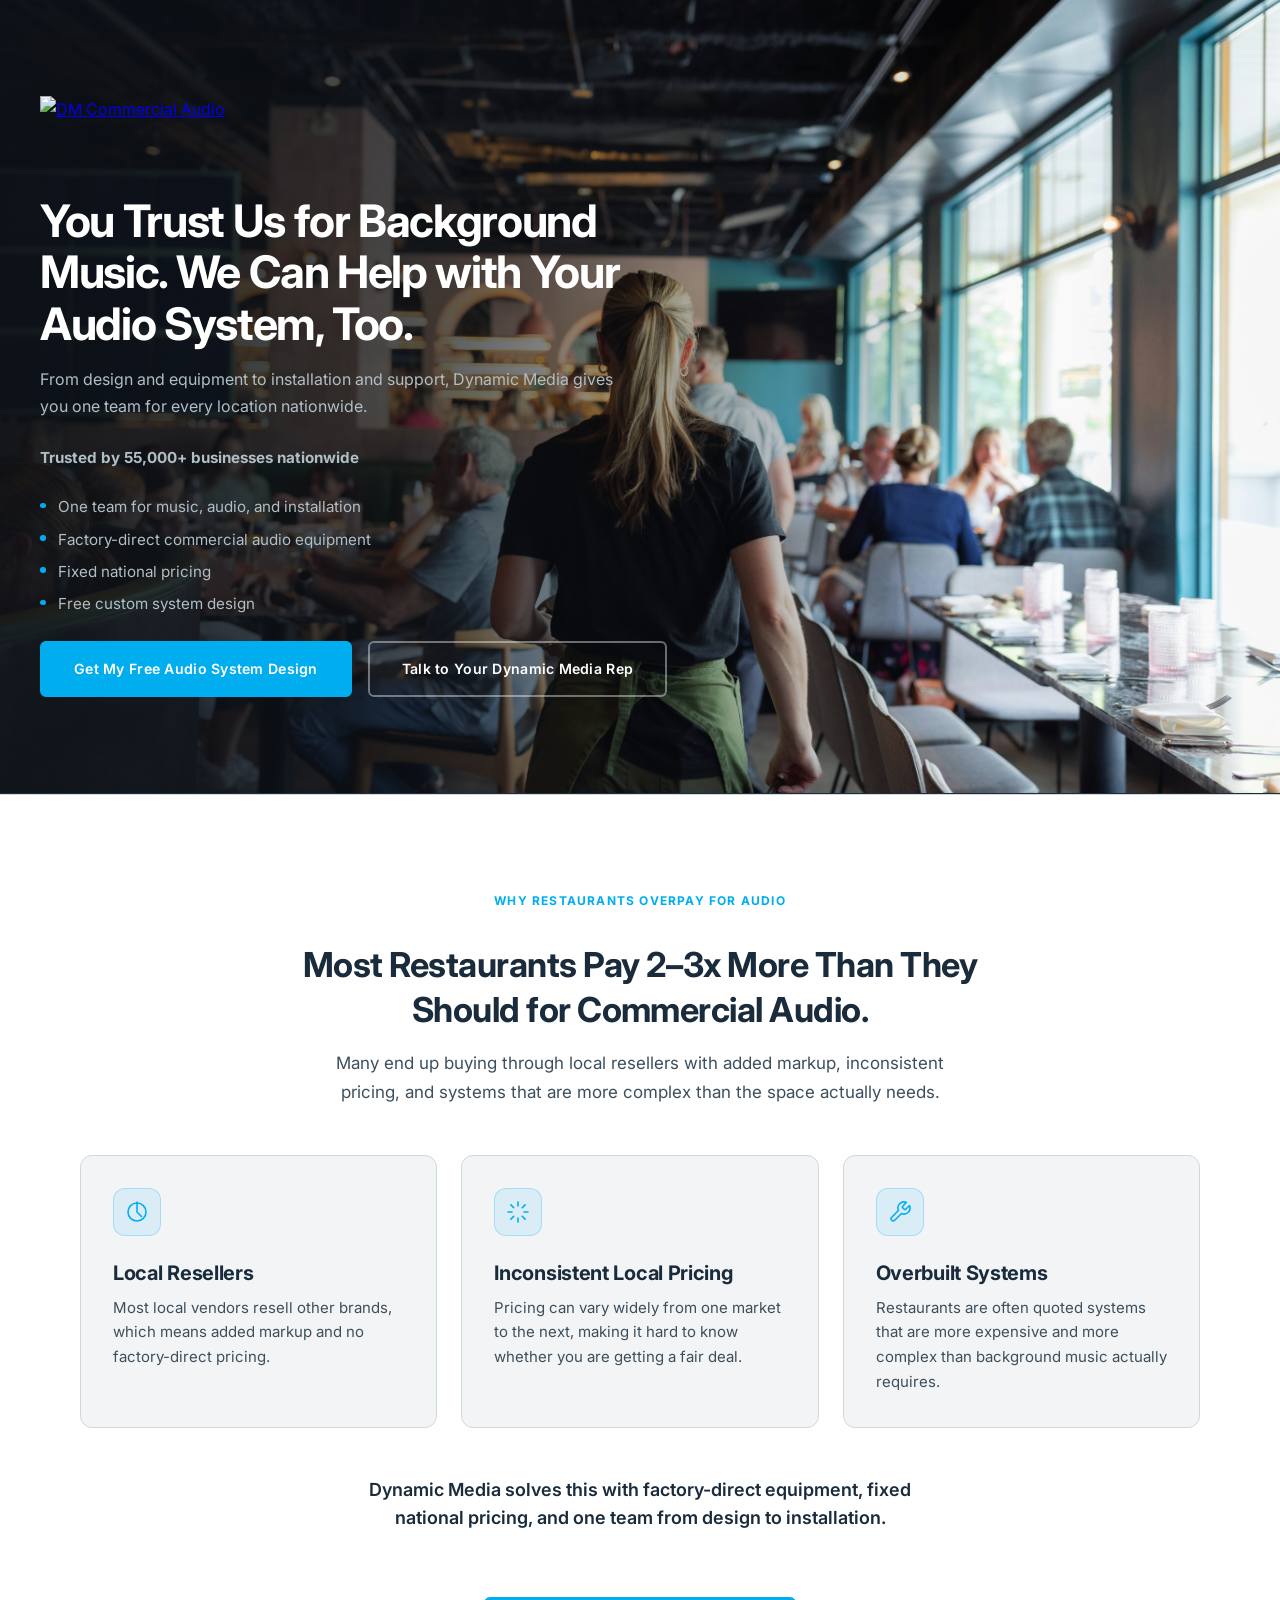
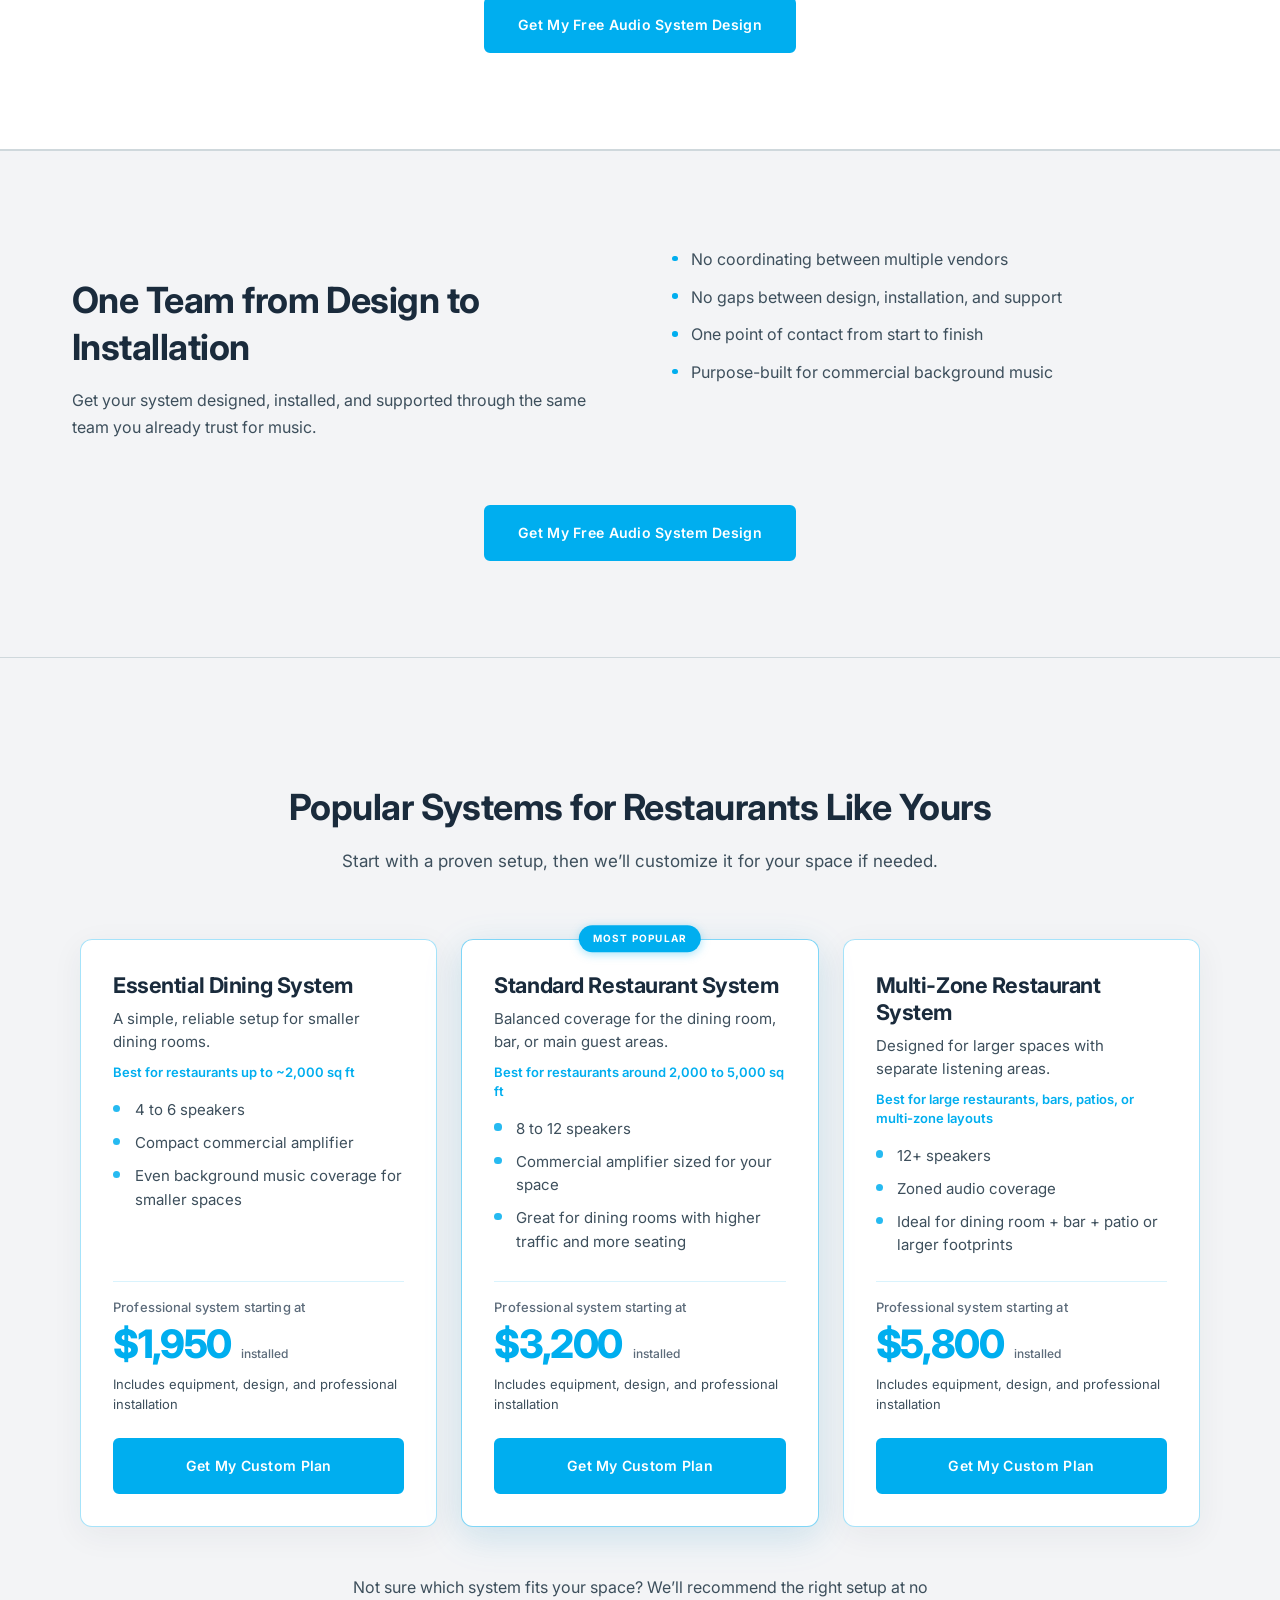
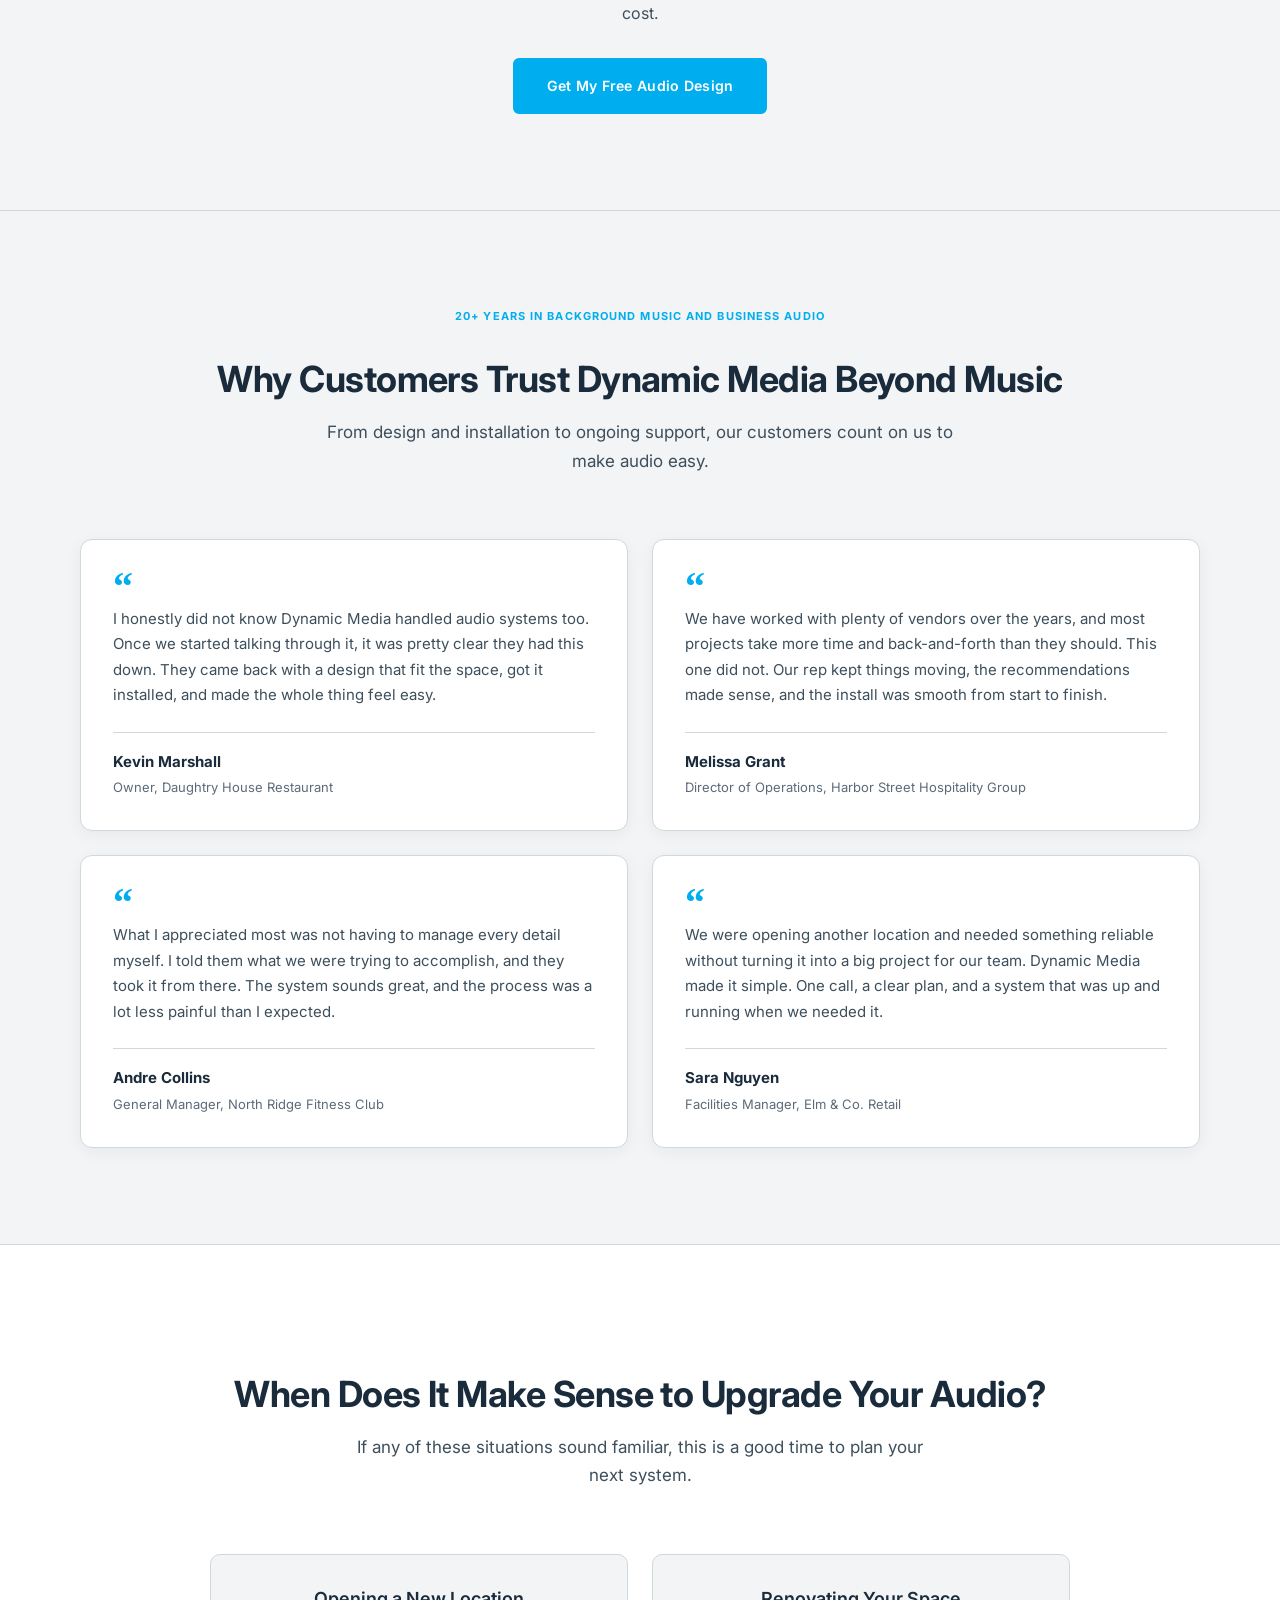
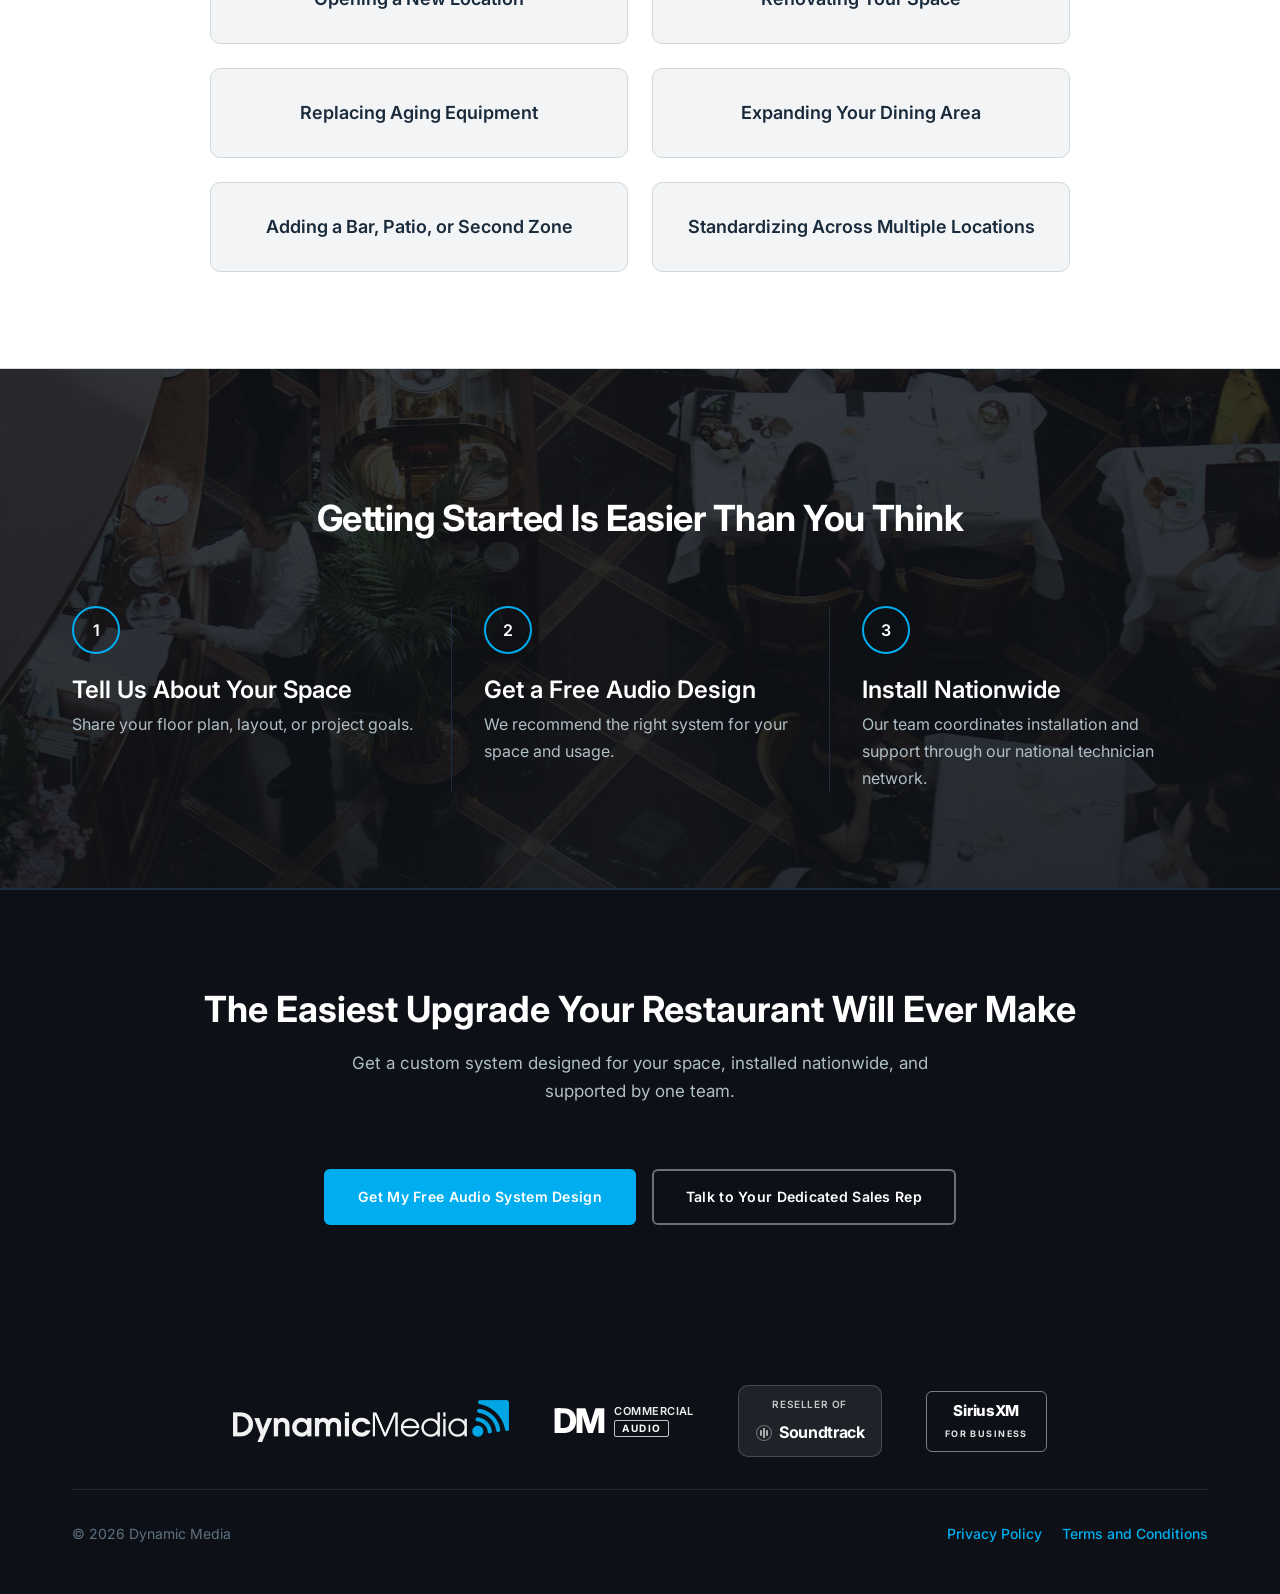
==== ryan-v2/index.html @ af78262c "Add ryan-v2 landing page with revised copy and layout Made-with: Cursor" ====
<!DOCTYPE html>
<html lang="en">
<head>
  <meta charset="UTF-8" />
  <meta name="viewport" content="width=device-width, initial-scale=1" />
  <title>Commercial Audio | Dynamic Media</title>
  <meta name="description" content="Factory-direct commercial audio for restaurants. Free custom design, nationwide installation, one team from music to equipment." />
  <link rel="preconnect" href="https://fonts.googleapis.com" />
  <link rel="preconnect" href="https://fonts.gstatic.com" crossorigin />
  <link href="https://fonts.googleapis.com/css2?family=Inter:wght@400;500;600;700&display=swap" rel="stylesheet" />
  <style>
    :root {
      --dm-blue: #00aeef;
      --dm-blue-hover: #0099d6;
      --bg-primary: #0d1117;
      --bg-secondary: #121820;
      --border: #1e2d3d;
      --text-primary: #ffffff;
      --text-secondary: #b0bec5;
      --text-muted: #607080;
      --lc-bg-white: #ffffff;
      --lc-bg-soft: #f3f4f6;
      --lc-text-primary: #1a2b3c;
      --lc-text-body: #3d4f5c;
      --lc-text-muted: #5c6b7a;
      --lc-border: #cfd8dc;
      --radius: 6px;
      --space-4: 16px;
      --space-5: 24px;
      --space-6: 32px;
      --space-7: 48px;
      --space-8: 64px;
      --space-9: 96px;
      --font: "Inter", -apple-system, BlinkMacSystemFont, sans-serif;
    }
    *, *::before, *::after { box-sizing: border-box; }
    .visually-hidden {
      position: absolute;
      width: 1px;
      height: 1px;
      padding: 0;
      margin: -1px;
      overflow: hidden;
      clip: rect(0, 0, 0, 0);
      white-space: nowrap;
      border: 0;
    }
    html { scroll-behavior: smooth; }
    body {
      margin: 0;
      font-family: var(--font);
      font-size: 1rem;
      line-height: 1.7;
      color: var(--lc-text-body);
      background: var(--lc-bg-soft);
    }
    .container { max-width: 1200px; margin: 0 auto; padding: 0 var(--space-4); }
    @media (min-width: 768px) { .container { padding: 0 32px; } }

    /* Hero */
    .hero {
      position: relative;
      border-bottom: 1px solid var(--border);
      padding: var(--space-9) var(--space-4);
      background-color: var(--bg-primary);
      background-image:
        linear-gradient(
          to right,
          rgba(13, 17, 23, 0.92) 0%,
          rgba(13, 17, 23, 0.72) 32%,
          rgba(13, 17, 23, 0.35) 52%,
          rgba(13, 17, 23, 0) 78%
        ),
        url("../assets/negley-stockman-3e_i3-KLhe4-unsplash.jpg");
      background-size: cover;
      background-position: center;
      background-repeat: no-repeat;
    }
    @media (min-width: 768px) { .hero { padding-left: 40px; padding-right: 40px; } }
    .hero__inner { max-width: 1200px; margin: 0 auto; }
    .hero__logo { display: inline-block; margin-bottom: 40px; }
    .hero__logo img { width: 202px; max-width: 100%; height: auto; display: block; }
    .hero h1 {
      margin: 0;
      max-width: 42rem;
      font-size: clamp(1.7rem, 4vw, 2.8rem);
      font-weight: 700;
      line-height: 1.15;
      letter-spacing: -0.03em;
      color: var(--text-primary);
    }
    .hero .sub {
      margin: var(--space-4) 0 0;
      max-width: 36rem;
      font-size: 1rem;
      line-height: 1.7;
      color: var(--text-secondary);
    }
    .trust-line {
      margin: 24px 0 0;
      font-size: 0.95rem;
      font-weight: 700;
      color: var(--text-secondary);
    }
    .hero-bullets {
      list-style: none;
      margin: var(--space-5) 0;
      padding: 0;
      max-width: 36rem;
    }
    .hero-bullets li {
      position: relative;
      padding-left: 1.1rem;
      margin-bottom: 0.4rem;
      font-size: 0.95rem;
      color: var(--text-secondary);
    }
    .hero-bullets li::before {
      content: "";
      position: absolute;
      left: 0;
      top: 0.55em;
      width: 0.35rem;
      height: 0.35rem;
      border-radius: 50%;
      background: var(--dm-blue);
    }
    .hero-ctas {
      display: flex;
      flex-direction: row;
      flex-wrap: nowrap;
      align-items: center;
      gap: var(--space-4);
      margin-top: var(--space-5);
    }
    .hero-ctas .btn { min-width: 0; }
    .btn {
      display: inline-flex;
      align-items: center;
      justify-content: center;
      min-width: 180px;
      padding: 14px 32px;
      font-family: inherit;
      font-size: 0.88rem;
      font-weight: 600;
      letter-spacing: 0.02em;
      text-decoration: none;
      border-radius: var(--radius);
      border: 2px solid transparent;
      cursor: pointer;
      transition: background 0.15s ease, border-color 0.15s ease;
    }
    .btn--primary {
      background: var(--dm-blue);
      border-color: var(--dm-blue);
      color: #fff;
    }
    .btn--primary:hover {
      background: var(--dm-blue-hover);
      border-color: var(--dm-blue-hover);
      color: #fff;
    }
    .btn--ghost {
      background: transparent;
      border-color: rgba(255, 255, 255, 0.4);
      color: var(--text-primary);
    }
    .btn--ghost:hover { border-color: #fff; background: rgba(255, 255, 255, 0.05); }
    .btn--primary-light {
      background: #fff;
      border-color: #fff;
      color: var(--dm-blue);
    }
    .btn--primary-light:hover { background: rgba(255, 255, 255, 0.92); }
    .btn--ghost-light {
      background: transparent;
      border-color: #fff;
      color: #fff;
    }
    .btn--ghost-light:hover { background: rgba(255, 255, 255, 0.12); }
    .cta-caption {
      margin: 6px 0 0;
      font-size: 0.8125rem;
      color: var(--text-secondary);
      line-height: 1.4;
    }
    .hero-cta-wrap { display: flex; flex-direction: column; align-items: flex-start; }

    /* Section titles */
    .section-head {
      text-align: center;
      margin-bottom: var(--space-4);
      font-size: clamp(1.75rem, 3vw, 2.25rem);
      font-weight: 700;
      line-height: 1.3;
      letter-spacing: -0.015em;
      color: var(--lc-text-primary);
    }
    .section-sub {
      text-align: center;
      max-width: 880px;
      margin: 0 auto var(--space-8);
      font-size: 1rem;
      line-height: 1.7;
      color: var(--lc-text-body);
    }

    /* Discover section */
    .discover {
      border-top: 1px solid var(--lc-border);
      border-bottom: 1px solid var(--lc-border);
      background: var(--lc-bg-white);
      padding: var(--space-9) var(--space-4);
    }
    @media (min-width: 768px) { .discover { padding-left: 32px; padding-right: 32px; } }
    .discover__header {
      max-width: 48rem;
      margin: 0 auto var(--space-7);
      text-align: center;
    }
    .discover__title {
      margin: 0 0 var(--space-4);
      font-size: clamp(1.55rem, 3vw, 2.15rem);
      font-weight: 700;
      line-height: 1.3;
      letter-spacing: -0.015em;
      color: var(--lc-text-primary);
    }
    .discover__sub {
      margin: 0;
      font-size: 1.0625rem;
      line-height: 1.7;
      color: var(--lc-text-body);
      text-wrap: balance;
    }
    .discover__kicker {
      margin: 0 0 var(--space-6);
      text-align: center;
      font-size: 0.75rem;
      font-weight: 700;
      letter-spacing: 0.1em;
      text-transform: uppercase;
      color: var(--dm-blue);
    }
    .discover__grid {
      display: grid;
      gap: var(--space-5);
      max-width: 1120px;
      margin: 0 auto;
    }
    @media (min-width: 768px) {
      .discover__grid { grid-template-columns: repeat(3, minmax(0, 1fr)); }
    }
    .discover__card {
      position: relative;
      padding: var(--space-6);
      background: var(--lc-bg-soft);
      border: 1px solid var(--lc-border);
      border-radius: 12px;
      transition: box-shadow 0.2s ease, border-color 0.2s ease;
    }
    .discover__card:hover {
      border-color: rgba(0, 174, 239, 0.4);
      box-shadow: 0 8px 32px rgba(0, 174, 239, 0.08);
    }
    .discover__card-icon {
      display: flex;
      align-items: center;
      justify-content: center;
      width: 48px;
      height: 48px;
      margin-bottom: var(--space-5);
      color: var(--dm-blue);
      background: rgba(0, 174, 239, 0.1);
      border: 1px solid rgba(0, 174, 239, 0.25);
      border-radius: 12px;
    }
    .discover__card-icon svg {
      width: 24px;
      height: 24px;
    }
    .discover__card-title {
      margin: 0 0 10px;
      font-size: clamp(1.1rem, 2vw, 1.25rem);
      font-weight: 700;
      line-height: 1.3;
      letter-spacing: -0.015em;
      color: var(--lc-text-primary);
    }
    .discover__card-body {
      margin: 0;
      font-size: 0.9375rem;
      line-height: 1.65;
      color: var(--lc-text-body);
    }
    .discover__cta {
      display: flex;
      justify-content: center;
      margin-top: var(--space-8);
    }

    /* Package pricing — primary above the fold */
    .packages-section {
      border-bottom: 1px solid var(--lc-border);
      background: var(--lc-bg-soft);
      padding: var(--space-9) var(--space-4);
    }
    @media (min-width: 768px) { .packages-section { padding-left: 32px; padding-right: 32px; } }
    .packages-section .section-head { text-align: center; max-width: 52rem; margin-left: auto; margin-right: auto; }
    .packages-section .packages-lead {
      margin: var(--space-4) auto 0;
      max-width: 40rem;
      text-align: center;
      font-size: 1.0625rem;
      line-height: 1.65;
      color: var(--lc-text-body);
    }
    .packages-grid {
      display: grid;
      gap: var(--space-6);
      max-width: 1120px;
      margin: var(--space-8) auto 0;
    }
    @media (min-width: 900px) {
      .packages-grid { grid-template-columns: repeat(3, minmax(0, 1fr)); gap: var(--space-5); align-items: stretch; }
    }
    .package-card {
      display: flex;
      flex-direction: column;
      background: var(--lc-bg-white);
      border: 1px solid rgba(0, 174, 239, 0.35);
      border-radius: 12px;
      padding: var(--space-6);
      box-shadow: 0 8px 32px rgba(26, 43, 60, 0.06);
    }
    .package-card--popular {
      position: relative;
      z-index: 0;
      border-color: rgba(0, 174, 239, 0.5);
      box-shadow: 0 10px 40px rgba(0, 174, 239, 0.12), 0 8px 32px rgba(26, 43, 60, 0.06);
    }
    .package-card--popular .package-card__badge-wrap {
      position: absolute;
      top: 0;
      left: 50%;
      transform: translate(-50%, -58%);
      margin: 0;
      width: max-content;
      max-width: calc(100% - 24px);
      text-align: center;
      z-index: 2;
      pointer-events: none;
    }
    .package-card--popular .package-card__badge {
      pointer-events: auto;
    }
    .package-card__badge {
      display: inline-block;
      padding: 5px 14px;
      font-size: 0.625rem;
      font-weight: 700;
      letter-spacing: 0.12em;
      text-transform: uppercase;
      color: #fff;
      background: var(--dm-blue);
      border-radius: 999px;
      box-shadow: 0 2px 10px rgba(0, 174, 239, 0.35);
    }
    .package-card__title {
      margin: 0 0 8px;
      font-size: clamp(1.15rem, 2vw, 1.35rem);
      font-weight: 700;
      line-height: 1.25;
      letter-spacing: -0.02em;
      color: var(--lc-text-primary);
    }
    .package-card__desc {
      margin: 0 0 10px;
      font-size: 0.9375rem;
      line-height: 1.55;
      color: var(--lc-text-body);
    }
    .package-card__fit {
      margin: 0 0 var(--space-4);
      font-size: 0.8125rem;
      font-weight: 600;
      line-height: 1.45;
      color: var(--dm-blue);
    }
    .package-card__list {
      margin: 0 0 var(--space-5);
      padding: 0;
      list-style: none;
      flex: 1;
      font-size: 0.9375rem;
      line-height: 1.55;
      color: var(--lc-text-body);
    }
    .package-card__list li {
      position: relative;
      padding-left: 1.35rem;
      margin-bottom: 10px;
    }
    .package-card__list li:last-child { margin-bottom: 0; }
    .package-card__list li::before {
      content: "";
      position: absolute;
      left: 0;
      top: 0.45em;
      width: 0.45rem;
      height: 0.45rem;
      border-radius: 50%;
      background: var(--dm-blue);
      opacity: 0.85;
    }
    .package-card__pricing {
      margin: 0 0 var(--space-5);
      padding-top: var(--space-4);
      border-top: 1px solid rgba(0, 174, 239, 0.15);
    }
    .package-card__price-prefix {
      margin: 0 0 8px;
      font-size: 0.8125rem;
      font-weight: 500;
      line-height: 1.4;
      letter-spacing: 0.01em;
      color: var(--lc-text-muted);
    }
    .package-card__price-main {
      display: flex;
      flex-wrap: wrap;
      align-items: baseline;
      gap: 0.35rem 0.65rem;
      margin: 0 0 12px;
    }
    .package-card__amount {
      font-size: clamp(1.85rem, 4.5vw, 2.45rem);
      font-weight: 800;
      line-height: 1;
      letter-spacing: -0.035em;
      color: var(--dm-blue);
    }
    .package-card__installed {
      font-size: 0.75rem;
      font-weight: 500;
      line-height: 1.2;
      color: var(--lc-text-muted);
    }
    .package-card__value-note {
      margin: 0;
      font-size: 0.8125rem;
      line-height: 1.5;
      color: var(--lc-text-body);
    }
    .package-card .btn {
      width: 100%;
      max-width: none;
      margin-top: auto;
      text-decoration: none;
      box-sizing: border-box;
    }
    .packages-reassurance {
      margin: var(--space-7) auto 0;
      max-width: 36rem;
      text-align: center;
      font-size: 1rem;
      line-height: 1.6;
      color: var(--lc-text-body);
    }
    .packages-cta {
      display: flex;
      justify-content: center;
      margin-top: var(--space-6);
    }
    .btn--on-card-primary {
      background: var(--dm-blue);
      border-color: var(--dm-blue);
      color: #fff;
    }
    .btn--on-card-primary:hover {
      background: var(--dm-blue-hover);
      border-color: var(--dm-blue-hover);
      color: #fff;
    }

    /* One team */

    /* Triggers */
    .triggers {
      padding: var(--space-9) var(--space-4);
      background: var(--lc-bg-white);
      border-bottom: 1px solid var(--lc-border);
    }
    @media (min-width: 768px) { .triggers { padding-left: 32px; padding-right: 32px; } }
    .triggers__sub {
      text-align: center;
      max-width: 36rem;
      margin: 0 auto var(--space-8);
      font-size: 1.0625rem;
      line-height: 1.65;
      color: var(--lc-text-body);
    }
    .triggers__grid {
      display: grid;
      grid-template-columns: 1fr;
      gap: var(--space-5);
      max-width: 860px;
      margin: 0 auto;
    }
    @media (min-width: 640px) {
      .triggers__grid { grid-template-columns: repeat(2, minmax(0, 1fr)); gap: var(--space-5); }
    }
    .triggers__card {
      display: flex;
      align-items: center;
      justify-content: center;
      text-align: center;
      padding: var(--space-6) var(--space-5);
      font-size: clamp(1rem, 2vw, 1.125rem);
      font-weight: 600;
      line-height: 1.35;
      color: var(--lc-text-primary);
      background: var(--lc-bg-soft);
      border: 1px solid var(--lc-border);
      border-radius: 10px;
      transition: border-color 0.2s ease, box-shadow 0.2s ease;
    }
    .triggers__card:hover {
      border-color: rgba(0, 174, 239, 0.35);
      box-shadow: 0 4px 16px rgba(0, 174, 239, 0.06);
    }

    /* Process */
    .process {
      position: relative;
      border-bottom: 1px solid var(--border);
      padding: var(--space-9) var(--space-4);
      background-color: var(--bg-primary);
      background-image:
        linear-gradient(
          rgba(13, 17, 23, 0.82),
          rgba(13, 17, 23, 0.88)
        ),
        url("../assets/restaurant-interior-bg.jpg");
      background-size: cover;
      background-position: center;
      background-repeat: no-repeat;
    }
    @media (min-width: 768px) { .process { padding-left: 32px; padding-right: 32px; } }
    .process .section-head {
      color: var(--text-primary);
      margin-bottom: var(--space-8);
    }
    .process-grid {
      display: grid;
      gap: var(--space-8);
    }
    @media (min-width: 768px) {
      .process-grid { grid-template-columns: repeat(3, 1fr); gap: 0; }
      .process-col { padding: 0 var(--space-6); border-left: 1px solid var(--border); }
      .process-col:first-child { padding-left: 0; border-left: none; }
    }
    .process-num {
      width: 48px;
      height: 48px;
      margin-bottom: var(--space-4);
      display: flex;
      align-items: center;
      justify-content: center;
      border-radius: 50%;
      border: 2px solid var(--dm-blue);
      font-weight: 600;
      color: var(--text-primary);
    }
    .process-col h3 { margin: 0; font-size: clamp(1.1rem, 2vw, 1.5rem); font-weight: 600; color: var(--text-primary); }
    .process-col p { margin: var(--space-3) 0 0; color: var(--text-secondary); }

    /* One team */
    .one-team {
      padding: var(--space-9) var(--space-4);
      background: var(--lc-bg-soft);
      border-top: 1px solid var(--lc-border);
      border-bottom: 1px solid var(--lc-border);
    }
    @media (min-width: 768px) { .one-team { padding-left: 32px; padding-right: 32px; } }
    .one-team-layout {
      display: grid;
      gap: var(--space-7);
      align-items: start;
    }
    @media (min-width: 900px) {
      .one-team-layout {
        grid-template-columns: minmax(0, 1fr) minmax(0, 1fr);
        column-gap: clamp(32px, 5vw, 64px);
        align-items: start;
      }
    }
    .one-team-head {
      max-width: 42rem;
    }
    .one-team .section-head {
      text-align: left;
      margin-left: 0;
      margin-right: 0;
      margin-bottom: var(--space-4);
      max-width: none;
    }
    .one-team-sub {
      margin: 0;
      font-size: 1rem;
      line-height: 1.7;
      color: var(--lc-text-body);
    }
    .one-team-points-col {
      display: flex;
      justify-content: flex-start;
      align-items: flex-start;
      width: 100%;
      min-width: 0;
    }
    .one-team-bullets {
      margin: 0;
      padding: 0;
      list-style: none;
      width: 100%;
      max-width: 34rem;
    }
    .one-team-bullets li {
      position: relative;
      padding-left: 1.2rem;
      margin-bottom: 0.75rem;
      font-size: 1rem;
      line-height: 1.6;
      color: var(--lc-text-body);
    }
    .one-team-bullets li:last-child { margin-bottom: 0; }
    .one-team-bullets li::before {
      content: "";
      position: absolute;
      left: 0;
      top: 0.55em;
      width: 0.35rem;
      height: 0.35rem;
      border-radius: 50%;
      background: var(--dm-blue);
    }
    .one-team-cta {
      display: flex;
      justify-content: center;
      margin-top: var(--space-8);
    }

    /* Testimonials */
    .testimonials {
      padding: var(--space-9) var(--space-4);
      background: var(--lc-bg-soft);
      border-bottom: 1px solid var(--lc-border);
    }
    @media (min-width: 768px) { .testimonials { padding-left: 32px; padding-right: 32px; } }
    .testimonials__trust-badge {
      margin: 0 0 var(--space-4);
      text-align: center;
      font-size: 0.6875rem;
      font-weight: 700;
      letter-spacing: 0.1em;
      text-transform: uppercase;
      color: var(--dm-blue);
    }
    .testimonials__sub {
      text-align: center;
      max-width: 40rem;
      margin: 0 auto var(--space-8);
      font-size: 1.0625rem;
      line-height: 1.65;
      color: var(--lc-text-body);
    }
    .testimonials__grid {
      display: grid;
      grid-template-columns: 1fr;
      gap: var(--space-5);
      max-width: 1120px;
      margin: 0 auto;
    }
    @media (min-width: 640px) {
      .testimonials__grid { grid-template-columns: repeat(2, minmax(0, 1fr)); }
    }
    .testimonials__card {
      display: flex;
      flex-direction: column;
      margin: 0;
      padding: var(--space-6);
      background: var(--lc-bg-white);
      border: 1px solid var(--lc-border);
      border-radius: 12px;
      box-shadow: 0 4px 16px rgba(26, 43, 60, 0.05);
    }
    .testimonials__mark {
      display: block;
      margin: 0 0 4px;
      font-family: Georgia, "Times New Roman", serif;
      font-size: 2.5rem;
      line-height: 0.75;
      font-weight: 700;
      color: var(--dm-blue);
    }
    .testimonials__quote {
      flex: 1;
      margin: 0 0 var(--space-5);
      padding: 0;
      border: 0;
      font-size: 0.9375rem;
      font-weight: 400;
      line-height: 1.7;
      color: var(--lc-text-body);
      font-style: normal;
    }
    .testimonials__quote p { margin: 0; }
    .testimonials__cite {
      display: flex;
      flex-direction: column;
      gap: 2px;
      padding-top: var(--space-4);
      border-top: 1px solid var(--lc-border);
    }
    .testimonials__name {
      font-size: 0.9375rem;
      font-weight: 700;
      color: var(--lc-text-primary);
    }
    .testimonials__role {
      font-size: 0.8125rem;
      font-weight: 400;
      color: var(--lc-text-muted);
    }
    /* Final CTA */
    .final {
      background: var(--bg-primary);
      padding: var(--space-9) var(--space-4);
      text-align: center;
      border-top: 1px solid var(--border);
      border-bottom: none;
    }
    @media (min-width: 768px) {
      .final { padding-left: 32px; padding-right: 32px; }
    }
    .final__sub {
      margin: var(--space-4) auto var(--space-8);
      max-width: 36rem;
      font-size: 1.0625rem;
      line-height: 1.65;
      color: var(--text-secondary);
      text-align: center;
    }
    .final h2 {
      margin: 0;
      font-size: clamp(1.75rem, 3vw, 2.25rem);
      font-weight: 700;
      line-height: 1.3;
      color: var(--text-primary);
    }
    .final-ctas {
      display: flex;
      flex-direction: column;
      align-items: center;
      gap: var(--space-3);
      width: 100%;
    }
    .final-cta-row {
      display: flex;
      flex-direction: column;
      align-items: stretch;
      gap: var(--space-4);
      width: 100%;
      max-width: 22rem;
    }
    @media (min-width: 640px) {
      .final-cta-row {
        flex-direction: row;
        flex-wrap: wrap;
        justify-content: center;
        align-items: center;
        max-width: none;
        width: auto;
      }
      .final-cta-row .btn {
        flex: 0 0 auto;
        min-height: 48px;
        box-sizing: border-box;
      }
    }
    .btn--ghost-final {
      background: transparent;
      border: 2px solid rgba(255, 255, 255, 0.4);
      color: var(--text-primary);
    }
    .btn--ghost-final:hover {
      border-color: #fff;
      color: #fff;
      background: rgba(255, 255, 255, 0.05);
    }
    /* Site footer */
    .site-footer {
      background: var(--bg-primary);
      color: var(--text-primary);
      border-top: none;
    }
    .site-footer__shell {
      max-width: 1200px;
      margin: 0 auto;
      padding: var(--space-8) var(--space-4) var(--space-7);
    }
    @media (min-width: 768px) {
      .site-footer__shell { padding-left: 32px; padding-right: 32px; }
    }
    .site-footer__logos {
      display: flex;
      flex-wrap: wrap;
      justify-content: center;
      align-items: center;
      gap: clamp(1.25rem, 4vw, 2.75rem);
      padding: 0 0 var(--space-6);
      margin: 0;
    }
    .site-footer__logo {
      display: flex;
      align-items: center;
      line-height: 0;
      opacity: 0.95;
      transition: opacity 0.15s ease;
    }
    .site-footer__logo:hover { opacity: 1; }
    .site-footer__logo img {
      height: clamp(32px, 5vw, 42px);
      width: auto;
      display: block;
    }
    .site-footer__commercial-link {
      display: flex;
      align-items: center;
      text-decoration: none;
      color: #fff;
    }
    .site-footer__commercial-link:hover { color: #fff; opacity: 0.92; }
    .site-footer__commercial-lockup {
      display: flex;
      align-items: center;
      gap: 10px;
    }
    .site-footer__commercial-dm {
      font-size: clamp(1.75rem, 3.5vw, 2.125rem);
      font-weight: 800;
      letter-spacing: -0.05em;
      line-height: 1;
    }
    .site-footer__commercial-meta {
      display: flex;
      flex-direction: column;
      align-items: flex-start;
      gap: 3px;
      line-height: 1.1;
    }
    .site-footer__commercial-sub {
      font-size: 0.6875rem;
      font-weight: 600;
      letter-spacing: 0.04em;
      text-transform: uppercase;
      color: rgba(255, 255, 255, 0.92);
    }
    .site-footer__commercial-audio {
      display: inline-block;
      padding: 2px 7px;
      font-size: 0.625rem;
      font-weight: 700;
      letter-spacing: 0.14em;
      text-transform: uppercase;
      color: #fff;
      border: 1px solid rgba(255, 255, 255, 0.75);
      border-radius: 2px;
    }
    .site-footer__partner {
      display: flex;
      flex-direction: column;
      align-items: center;
      justify-content: center;
      gap: 6px;
      padding: 10px 16px;
      min-height: 48px;
      text-align: center;
      text-decoration: none;
      color: #fff;
      background: rgba(255, 255, 255, 0.08);
      border: 1px solid rgba(255, 255, 255, 0.18);
      border-radius: 10px;
      transition: background 0.15s ease, border-color 0.15s ease;
    }
    .site-footer__partner:hover {
      background: rgba(255, 255, 255, 0.12);
      border-color: rgba(255, 255, 255, 0.28);
      color: #fff;
    }
    .site-footer__partner--soundtrack .site-footer__reseller {
      font-size: 0.625rem;
      font-weight: 600;
      letter-spacing: 0.06em;
      text-transform: uppercase;
      color: rgba(255, 255, 255, 0.75);
    }
    .site-footer__partner--soundtrack .site-footer__soundtrack-word {
      display: flex;
      align-items: center;
      gap: 6px;
      font-size: 1rem;
      font-weight: 700;
      letter-spacing: -0.02em;
    }
    .site-footer__soundtrack-icon {
      width: 18px;
      height: 18px;
      opacity: 0.95;
    }
    .site-footer__partner--sirius {
      flex-direction: column;
      padding: 10px 18px;
      border-radius: 6px;
      background: transparent;
      border: 1px solid rgba(255, 255, 255, 0.45);
    }
    .site-footer__partner--sirius:hover {
      border-color: rgba(255, 255, 255, 0.65);
      background: rgba(255, 255, 255, 0.05);
    }
    .site-footer__sirius-main {
      font-size: 0.9375rem;
      font-weight: 800;
      letter-spacing: -0.02em;
      line-height: 1.2;
    }
    .site-footer__sirius-sub {
      font-size: 0.5625rem;
      font-weight: 700;
      letter-spacing: 0.16em;
      color: rgba(255, 255, 255, 0.88);
    }
    .site-footer__bar {
      display: flex;
      flex-wrap: wrap;
      align-items: center;
      justify-content: space-between;
      gap: var(--space-4);
      padding: var(--space-6) 0 0;
      margin: 0;
      border-top: 1px solid rgba(255, 255, 255, 0.1);
    }
    .site-footer__copy {
      margin: 0;
      font-size: 0.875rem;
      color: var(--text-muted);
    }
    .site-footer__legal {
      display: flex;
      flex-wrap: wrap;
      align-items: center;
      gap: 1.25rem;
    }
    .site-footer__legal a {
      font-size: 0.875rem;
      font-weight: 500;
      color: var(--dm-blue);
      text-decoration: none;
    }
    .site-footer__legal a:hover {
      color: var(--dm-blue-hover);
      text-decoration: underline;
      text-underline-offset: 3px;
    }

    /* Contact Modal */
    .modal-overlay {
      display: none;
      position: fixed;
      inset: 0;
      z-index: 9999;
      background: rgba(13, 17, 23, 0.7);
      backdrop-filter: blur(4px);
      -webkit-backdrop-filter: blur(4px);
      align-items: center;
      justify-content: center;
      padding: var(--space-4);
    }
    .modal-overlay.is-open { display: flex; }
    .modal {
      position: relative;
      width: 100%;
      max-width: 520px;
      max-height: 90vh;
      overflow-y: auto;
      background: var(--lc-bg-white);
      border-radius: 14px;
      box-shadow: 0 24px 64px rgba(0, 0, 0, 0.25);
      animation: modalIn 0.25s cubic-bezier(0.22, 1, 0.32, 1);
    }
    @keyframes modalIn {
      from { opacity: 0; transform: translateY(16px) scale(0.97); }
      to { opacity: 1; transform: translateY(0) scale(1); }
    }
    .modal__header {
      padding: var(--space-7) var(--space-6) 0;
      text-align: center;
    }
    .modal__title {
      margin: 0 0 8px;
      font-size: clamp(1.25rem, 2.5vw, 1.5rem);
      font-weight: 700;
      line-height: 1.3;
      letter-spacing: -0.02em;
      color: var(--lc-text-primary);
    }
    .modal__subtitle {
      margin: 0;
      font-size: 0.9375rem;
      line-height: 1.6;
      color: var(--lc-text-body);
    }
    .modal__close {
      position: absolute;
      top: 16px;
      right: 16px;
      display: flex;
      align-items: center;
      justify-content: center;
      width: 36px;
      height: 36px;
      padding: 0;
      border: none;
      border-radius: 50%;
      background: var(--lc-bg-soft);
      color: var(--lc-text-muted);
      cursor: pointer;
      transition: background 0.15s ease, color 0.15s ease;
      font-size: 1.25rem;
      line-height: 1;
    }
    .modal__close:hover { background: var(--lc-border); color: var(--lc-text-primary); }
    .modal__form {
      padding: var(--space-6);
      display: flex;
      flex-direction: column;
      gap: var(--space-4);
    }
    .modal__row {
      display: grid;
      gap: var(--space-4);
    }
    @media (min-width: 480px) {
      .modal__row--half { grid-template-columns: 1fr 1fr; }
    }
    .modal__field {
      display: flex;
      flex-direction: column;
      gap: 6px;
    }
    .modal__label {
      font-size: 0.8125rem;
      font-weight: 600;
      color: var(--lc-text-primary);
    }
    .modal__input {
      width: 100%;
      padding: 12px 14px;
      font-family: var(--font);
      font-size: 0.9375rem;
      color: var(--lc-text-primary);
      background: var(--lc-bg-soft);
      border: 1px solid var(--lc-border);
      border-radius: var(--radius);
      outline: none;
      transition: border-color 0.15s ease, box-shadow 0.15s ease;
    }
    .modal__input::placeholder { color: var(--lc-text-muted); }
    .modal__input:focus {
      border-color: var(--dm-blue);
      box-shadow: 0 0 0 3px rgba(0, 174, 239, 0.12);
    }
    .modal__submit {
      margin-top: 8px;
    }
    .modal__footer-note {
      margin: 0;
      text-align: center;
      font-size: 0.75rem;
      color: var(--lc-text-muted);
      line-height: 1.5;
    }
    /* Success state */
    .modal__success {
      display: none;
      flex-direction: column;
      align-items: center;
      text-align: center;
      padding: var(--space-9) var(--space-6);
      gap: var(--space-4);
    }
    .modal__success.is-visible { display: flex; }
    .modal__success-icon {
      display: flex;
      align-items: center;
      justify-content: center;
      width: 64px;
      height: 64px;
      border-radius: 50%;
      background: rgba(0, 174, 239, 0.1);
      border: 2px solid rgba(0, 174, 239, 0.3);
      color: var(--dm-blue);
    }
    .modal__success-icon svg { width: 32px; height: 32px; }
    .modal__success-title {
      margin: 0;
      font-size: clamp(1.25rem, 2.5vw, 1.5rem);
      font-weight: 700;
      color: var(--lc-text-primary);
    }
    .modal__success-msg {
      margin: 0;
      max-width: 28rem;
      font-size: 1rem;
      line-height: 1.65;
      color: var(--lc-text-body);
    }
    .modal__success-close {
      margin-top: 8px;
    }

  </style>
</head>
<body>
  <header class="hero">
    <div class="hero__inner">
      <a class="hero__logo" href="https://dynamicmediamusic.com/" aria-label="DM Commercial Audio home">
        <img src="https://dm-audio.dynamicmediamusic.com/images/brand/DM_logo_2016_whiteblue.png" alt="DM Commercial Audio" width="203" height="60" loading="eager" />
      </a>
      <h1>You Trust Us for Background Music. We Can Help with Your Audio System, Too.</h1>
      <p class="sub">From design and equipment to installation and support, Dynamic Media gives you one team for every location nationwide.</p>
      <p class="trust-line">Trusted by 55,000+ businesses nationwide</p>
      <ul class="hero-bullets">
        <li>One team for music, audio, and installation</li>
        <li>Factory-direct commercial audio equipment</li>
        <li>Fixed national pricing</li>
        <li>Free custom system design</li>
      </ul>
      <div class="hero-ctas">
        <a class="btn btn--primary" href="#" data-modal-open>Get My Free Audio System Design</a>
        <a class="btn btn--ghost" href="#" data-callmodal-open>Talk to Your Dynamic Media Rep</a>
      </div>
    </div>
  </header>

  <section class="discover" aria-labelledby="discover-heading">
    <div class="container">
      <p class="discover__kicker">Why Restaurants Overpay for Audio</p>
      <div class="discover__header">
        <h2 id="discover-heading" class="discover__title">Most Restaurants Pay 2&ndash;3x More Than They Should for Commercial Audio.</h2>
        <p class="discover__sub">Many end up buying through local resellers with added markup, inconsistent pricing, and systems that are more complex than the space actually needs.</p>
      </div>
      <div class="discover__grid">
        <article class="discover__card">
          <div class="discover__card-icon" aria-hidden="true">
            <svg viewBox="0 0 24 24" fill="none" xmlns="http://www.w3.org/2000/svg"><path d="M12 2v10l4.5 4.5M21 12a9 9 0 1 1-18 0 9 9 0 0 1 18 0Z" stroke="currentColor" stroke-width="1.6" stroke-linecap="round" stroke-linejoin="round"/></svg>
          </div>
          <h3 class="discover__card-title">Local Resellers</h3>
          <p class="discover__card-body">Most local vendors resell other brands, which means added markup and no factory-direct pricing.</p>
        </article>
        <article class="discover__card">
          <div class="discover__card-icon" aria-hidden="true">
            <svg viewBox="0 0 24 24" fill="none" xmlns="http://www.w3.org/2000/svg"><path d="M12 2v4M12 18v4M4.93 4.93l2.83 2.83M16.24 16.24l2.83 2.83M2 12h4M18 12h4M4.93 19.07l2.83-2.83M16.24 7.76l2.83-2.83" stroke="currentColor" stroke-width="1.6" stroke-linecap="round"/></svg>
          </div>
          <h3 class="discover__card-title">Inconsistent Local Pricing</h3>
          <p class="discover__card-body">Pricing can vary widely from one market to the next, making it hard to know whether you are getting a fair deal.</p>
        </article>
        <article class="discover__card">
          <div class="discover__card-icon" aria-hidden="true">
            <svg viewBox="0 0 24 24" fill="none" xmlns="http://www.w3.org/2000/svg"><path d="M14.7 6.3a1 1 0 0 0 0 1.4l1.6 1.6a1 1 0 0 0 1.4 0l3.77-3.77a6 6 0 0 1-7.94 7.94L6.7 20.2a2.12 2.12 0 0 1-3-3l6.73-6.73a6 6 0 0 1 7.94-7.94L14.7 6.3Z" stroke="currentColor" stroke-width="1.6" stroke-linecap="round" stroke-linejoin="round"/></svg>
          </div>
          <h3 class="discover__card-title">Overbuilt Systems</h3>
          <p class="discover__card-body">Restaurants are often quoted systems that are more expensive and more complex than background music actually requires.</p>
        </article>
      </div>
      <p class="packages-reassurance" style="margin-top: var(--space-7); font-size: 1.125rem; font-weight: 600; color: var(--lc-text-primary);">Dynamic Media solves this with factory-direct equipment, fixed national pricing, and one team from design to installation.</p>
      <div class="discover__cta">
        <a class="btn btn--primary" href="#" data-modal-open>Get My Free Audio System Design</a>
      </div>
    </div>
  </section>

  <section class="one-team" id="one-team-section" aria-labelledby="team-heading">
    <div class="container">
      <div class="one-team-layout">
        <div class="one-team-head">
          <h2 id="team-heading" class="section-head">One Team from Design to Installation</h2>
          <p class="one-team-sub">Get your system designed, installed, and supported through the same team you already trust for music.</p>
        </div>
        <div class="one-team-points-col">
          <ul class="one-team-bullets">
            <li>No coordinating between multiple vendors</li>
            <li>No gaps between design, installation, and support</li>
            <li>One point of contact from start to finish</li>
            <li>Purpose-built for commercial background music</li>
          </ul>
        </div>
      </div>
      <div class="one-team-cta">
        <a class="btn btn--primary" href="#" data-modal-open>Get My Free Audio System Design</a>
      </div>
    </div>
  </section>

  <section class="packages-section" id="packages" aria-labelledby="packages-heading">
    <div class="container">
      <h2 id="packages-heading" class="section-head">Popular Systems for Restaurants Like Yours</h2>
      <p class="packages-lead">Start with a proven setup, then we&rsquo;ll customize it for your space if needed.</p>

      <div class="packages-grid">
        <article class="package-card">
          <h3 class="package-card__title">Essential Dining System</h3>
          <p class="package-card__desc">A simple, reliable setup for smaller dining rooms.</p>
          <p class="package-card__fit">Best for restaurants up to ~2,000 sq ft</p>
          <ul class="package-card__list">
            <li>4 to 6 speakers</li>
            <li>Compact commercial amplifier</li>
            <li>Even background music coverage for smaller spaces</li>
          </ul>
          <div class="package-card__pricing">
            <p class="package-card__price-prefix">Professional system starting at</p>
            <div class="package-card__price-main">
              <span class="package-card__amount">$1,950</span>
              <span class="package-card__installed">installed</span>
            </div>
            <p class="package-card__value-note">Includes equipment, design, and professional installation</p>
          </div>
          <a class="btn btn--on-card-primary" href="#" data-modal-open>Get My Custom Plan</a>
        </article>

        <article class="package-card package-card--popular">
          <div class="package-card__badge-wrap">
            <span class="package-card__badge">Most Popular</span>
          </div>
          <h3 class="package-card__title">Standard Restaurant System</h3>
          <p class="package-card__desc">Balanced coverage for the dining room, bar, or main guest areas.</p>
          <p class="package-card__fit">Best for restaurants around 2,000 to 5,000 sq ft</p>
          <ul class="package-card__list">
            <li>8 to 12 speakers</li>
            <li>Commercial amplifier sized for your space</li>
            <li>Great for dining rooms with higher traffic and more seating</li>
          </ul>
          <div class="package-card__pricing">
            <p class="package-card__price-prefix">Professional system starting at</p>
            <div class="package-card__price-main">
              <span class="package-card__amount">$3,200</span>
              <span class="package-card__installed">installed</span>
            </div>
            <p class="package-card__value-note">Includes equipment, design, and professional installation</p>
          </div>
          <a class="btn btn--on-card-primary" href="#" data-modal-open>Get My Custom Plan</a>
        </article>

        <article class="package-card">
          <h3 class="package-card__title">Multi-Zone Restaurant System</h3>
          <p class="package-card__desc">Designed for larger spaces with separate listening areas.</p>
          <p class="package-card__fit">Best for large restaurants, bars, patios, or multi-zone layouts</p>
          <ul class="package-card__list">
            <li>12+ speakers</li>
            <li>Zoned audio coverage</li>
            <li>Ideal for dining room + bar + patio or larger footprints</li>
          </ul>
          <div class="package-card__pricing">
            <p class="package-card__price-prefix">Professional system starting at</p>
            <div class="package-card__price-main">
              <span class="package-card__amount">$5,800</span>
              <span class="package-card__installed">installed</span>
            </div>
            <p class="package-card__value-note">Includes equipment, design, and professional installation</p>
          </div>
          <a class="btn btn--on-card-primary" href="#" data-modal-open>Get My Custom Plan</a>
        </article>
      </div>

      <p class="packages-reassurance">Not sure which system fits your space? We&rsquo;ll recommend the right setup at no cost.</p>
      <div class="packages-cta">
        <a class="btn btn--primary" href="#" data-modal-open>Get My Free Audio Design</a>
      </div>
    </div>
  </section>

  <section class="testimonials" aria-labelledby="testimonials-heading">
    <div class="container">
      <p class="testimonials__trust-badge">20+ Years in Background Music and Business Audio</p>
      <h2 id="testimonials-heading" class="section-head">Why Customers Trust Dynamic Media Beyond Music</h2>
      <p class="testimonials__sub">From design and installation to ongoing support, our customers count on us to make audio easy.</p>
      <div class="testimonials__grid">
        <figure class="testimonials__card">
          <span class="testimonials__mark" aria-hidden="true">&ldquo;</span>
          <blockquote class="testimonials__quote">
            <p>I honestly did not know Dynamic Media handled audio systems too. Once we started talking through it, it was pretty clear they had this down. They came back with a design that fit the space, got it installed, and made the whole thing feel easy.</p>
          </blockquote>
          <figcaption class="testimonials__cite">
            <span class="testimonials__name">Kevin Marshall</span>
            <span class="testimonials__role">Owner, Daughtry House Restaurant</span>
          </figcaption>
        </figure>
        <figure class="testimonials__card">
          <span class="testimonials__mark" aria-hidden="true">&ldquo;</span>
          <blockquote class="testimonials__quote">
            <p>We have worked with plenty of vendors over the years, and most projects take more time and back-and-forth than they should. This one did not. Our rep kept things moving, the recommendations made sense, and the install was smooth from start to finish.</p>
          </blockquote>
          <figcaption class="testimonials__cite">
            <span class="testimonials__name">Melissa Grant</span>
            <span class="testimonials__role">Director of Operations, Harbor Street Hospitality Group</span>
          </figcaption>
        </figure>
        <figure class="testimonials__card">
          <span class="testimonials__mark" aria-hidden="true">&ldquo;</span>
          <blockquote class="testimonials__quote">
            <p>What I appreciated most was not having to manage every detail myself. I told them what we were trying to accomplish, and they took it from there. The system sounds great, and the process was a lot less painful than I expected.</p>
          </blockquote>
          <figcaption class="testimonials__cite">
            <span class="testimonials__name">Andre Collins</span>
            <span class="testimonials__role">General Manager, North Ridge Fitness Club</span>
          </figcaption>
        </figure>
        <figure class="testimonials__card">
          <span class="testimonials__mark" aria-hidden="true">&ldquo;</span>
          <blockquote class="testimonials__quote">
            <p>We were opening another location and needed something reliable without turning it into a big project for our team. Dynamic Media made it simple. One call, a clear plan, and a system that was up and running when we needed it.</p>
          </blockquote>
          <figcaption class="testimonials__cite">
            <span class="testimonials__name">Sara Nguyen</span>
            <span class="testimonials__role">Facilities Manager, Elm &amp; Co. Retail</span>
          </figcaption>
        </figure>
      </div>
    </div>
  </section>

  <section class="triggers" aria-labelledby="triggers-heading">
    <div class="container">
      <h2 id="triggers-heading" class="section-head">When Does It Make Sense to Upgrade Your Audio?</h2>
      <p class="triggers__sub">If any of these situations sound familiar, this is a good time to plan your next system.</p>
      <div class="triggers__grid">
        <div class="triggers__card">Opening a New Location</div>
        <div class="triggers__card">Renovating Your Space</div>
        <div class="triggers__card">Replacing Aging Equipment</div>
        <div class="triggers__card">Expanding Your Dining Area</div>
        <div class="triggers__card">Adding a Bar, Patio, or Second Zone</div>
        <div class="triggers__card">Standardizing Across Multiple Locations</div>
      </div>
    </div>
  </section>

  <section class="process" aria-labelledby="process-heading">
    <div class="container">
      <h2 id="process-heading" class="section-head">Getting Started Is Easier Than You Think</h2>
      <div class="process-grid">
        <div class="process-col">
          <div class="process-num" aria-hidden="true">1</div>
          <h3>Tell Us About Your Space</h3>
          <p>Share your floor plan, layout, or project goals.</p>
        </div>
        <div class="process-col">
          <div class="process-num" aria-hidden="true">2</div>
          <h3>Get a Free Audio Design</h3>
          <p>We recommend the right system for your space and usage.</p>
        </div>
        <div class="process-col">
          <div class="process-num" aria-hidden="true">3</div>
          <h3>Install Nationwide</h3>
          <p>Our team coordinates installation and support through our national technician network.</p>
        </div>
      </div>
    </div>
  </section>

  <section class="final" id="contact">
    <div class="container">
      <h2>The Easiest Upgrade Your Restaurant Will Ever Make</h2>
      <p class="final__sub">Get a custom system designed for your space, installed nationwide, and supported by one team.</p>
      <div class="final-ctas">
        <div class="final-cta-row">
          <a class="btn btn--primary" href="#" data-modal-open>Get My Free Audio System Design</a>
          <a class="btn btn--ghost-final" href="#" data-callmodal-open>Talk to Your Dedicated Sales Rep</a>
        </div>
      </div>
    </div>
  </section>

  <footer class="site-footer" role="contentinfo">
    <div class="site-footer__shell">
      <div class="site-footer__logos">
        <a class="site-footer__logo" href="https://dynamicmediamusic.com/" aria-label="Dynamic Media">
          <img src="../assets/DM_logo_2016_whiteblue.png" alt="" width="200" height="56" decoding="async" />
        </a>
        <a class="site-footer__commercial-link" href="https://dm-audio.dynamicmediamusic.com/" aria-label="DM Commercial Audio">
          <span class="site-footer__commercial-lockup">
            <span class="site-footer__commercial-dm">DM</span>
            <span class="site-footer__commercial-meta">
              <span class="site-footer__commercial-sub">Commercial</span>
              <span class="site-footer__commercial-audio">AUDIO</span>
            </span>
          </span>
        </a>
        <a class="site-footer__partner site-footer__partner--soundtrack" href="https://www.soundtrackyourbrand.com/" rel="noopener noreferrer" target="_blank">
          <span class="site-footer__reseller">Reseller of</span>
          <span class="site-footer__soundtrack-word">
            <svg class="site-footer__soundtrack-icon" viewBox="0 0 24 24" fill="none" xmlns="http://www.w3.org/2000/svg" aria-hidden="true">
              <circle cx="12" cy="12" r="10" stroke="currentColor" stroke-width="1.5" opacity="0.35" />
              <path d="M12 6v12M8 9v6M16 9v6" stroke="currentColor" stroke-width="1.75" stroke-linecap="round" />
            </svg>
            Soundtrack
          </span>
        </a>
        <a class="site-footer__partner site-footer__partner--sirius" href="https://www.siriusxm.com/business" rel="noopener noreferrer" target="_blank">
          <span class="site-footer__sirius-main">SiriusXM</span>
          <span class="site-footer__sirius-sub">FOR BUSINESS</span>
        </a>
      </div>
      <div class="site-footer__bar">
        <p class="site-footer__copy">&copy; 2026 Dynamic Media</p>
        <nav class="site-footer__legal" aria-label="Legal">
          <a href="https://dynamicmediamusic.com/privacy-policy/">Privacy Policy</a>
          <a href="https://dynamicmediamusic.com/terms-and-conditions/">Terms and Conditions</a>
        </nav>
      </div>
    </div>
  </footer>

  <div class="modal-overlay" id="callModal" role="dialog" aria-modal="true" aria-labelledby="call-modal-title">
    <div class="modal">
      <button class="modal__close" aria-label="Close" data-callmodal-close>&times;</button>

      <div class="modal__header" id="callModalFormHeader">
        <h2 class="modal__title" id="call-modal-title">Talk to Your Dedicated Sales Rep</h2>
        <p class="modal__subtitle">Leave your details and your dedicated Dynamic Media rep will reach out to you directly.</p>
      </div>

      <form class="modal__form" id="callForm">
        <div class="modal__row modal__row--half">
          <div class="modal__field">
            <label class="modal__label" for="callFirstName">First Name</label>
            <input class="modal__input" type="text" id="callFirstName" name="firstName" placeholder="First name" required />
          </div>
          <div class="modal__field">
            <label class="modal__label" for="callLastName">Last Name</label>
            <input class="modal__input" type="text" id="callLastName" name="lastName" placeholder="Last name" required />
          </div>
        </div>
        <div class="modal__field">
          <label class="modal__label" for="callBusinessName">Business Name</label>
          <input class="modal__input" type="text" id="callBusinessName" name="businessName" placeholder="Your business name" required />
        </div>
        <div class="modal__row modal__row--half">
          <div class="modal__field">
            <label class="modal__label" for="callPhone">Phone Number</label>
            <input class="modal__input" type="tel" id="callPhone" name="phone" placeholder="(555) 555-5555" required />
          </div>
          <div class="modal__field">
            <label class="modal__label" for="callEmail">Email</label>
            <input class="modal__input" type="email" id="callEmail" name="email" placeholder="you@business.com" required />
          </div>
        </div>
        <button class="btn btn--primary modal__submit" type="submit">Request a Call Back</button>
        <p class="modal__footer-note">No obligation. Your dedicated rep will call you directly.</p>
      </form>

      <div class="modal__success" id="callModalSuccess">
        <div class="modal__success-icon" aria-hidden="true">
          <svg viewBox="0 0 24 24" fill="none" xmlns="http://www.w3.org/2000/svg"><path d="M20 6L9 17l-5-5" stroke="currentColor" stroke-width="2.5" stroke-linecap="round" stroke-linejoin="round"/></svg>
        </div>
        <h2 class="modal__success-title">We&rsquo;ll Be in Touch</h2>
        <p class="modal__success-msg">Thank you! Your dedicated Dynamic Media rep will reach out to you shortly.</p>
        <button class="btn btn--primary modal__success-close" data-callmodal-close>Close</button>
      </div>
    </div>
  </div>

  <div class="modal-overlay" id="contactModal" role="dialog" aria-modal="true" aria-labelledby="modal-title">
    <div class="modal">
      <button class="modal__close" aria-label="Close" data-modal-close>&times;</button>

      <div class="modal__header" id="modalFormHeader">
        <h2 class="modal__title" id="modal-title">Get Your Free Audio Design</h2>
        <p class="modal__subtitle">Tell us a little about your project, and your dedicated Dynamic Media rep will follow up within one business day.</p>
      </div>

      <form class="modal__form" id="contactForm">
        <div class="modal__row modal__row--half">
          <div class="modal__field">
            <label class="modal__label" for="firstName">First Name</label>
            <input class="modal__input" type="text" id="firstName" name="firstName" placeholder="First name" required />
          </div>
          <div class="modal__field">
            <label class="modal__label" for="lastName">Last Name</label>
            <input class="modal__input" type="text" id="lastName" name="lastName" placeholder="Last name" required />
          </div>
        </div>
        <div class="modal__field">
          <label class="modal__label" for="businessName">Business Name</label>
          <input class="modal__input" type="text" id="businessName" name="businessName" placeholder="Your business name" required />
        </div>
        <div class="modal__row modal__row--half">
          <div class="modal__field">
            <label class="modal__label" for="phone">Phone Number</label>
            <input class="modal__input" type="tel" id="phone" name="phone" placeholder="(555) 555-5555" required />
          </div>
          <div class="modal__field">
            <label class="modal__label" for="email">Email</label>
            <input class="modal__input" type="email" id="email" name="email" placeholder="you@business.com" required />
          </div>
        </div>
        <button class="btn btn--primary modal__submit" type="submit">Request My Free Audio Design</button>
        <p class="modal__footer-note">No obligation. Your dedicated Dynamic Media rep will follow up directly.</p>
      </form>

      <div class="modal__success" id="modalSuccess">
        <div class="modal__success-icon" aria-hidden="true">
          <svg viewBox="0 0 24 24" fill="none" xmlns="http://www.w3.org/2000/svg"><path d="M20 6L9 17l-5-5" stroke="currentColor" stroke-width="2.5" stroke-linecap="round" stroke-linejoin="round"/></svg>
        </div>
        <h2 class="modal__success-title">We&rsquo;ve Received Your Request</h2>
        <p class="modal__success-msg">Thank you! A member of our team will reach out within one business day to discuss your audio system design.</p>
        <button class="btn btn--primary modal__success-close" data-modal-close>Close</button>
      </div>
    </div>
  </div>

  <script>
    (function () {
      var overlay = document.getElementById('contactModal');
      var form = document.getElementById('contactForm');
      var formHeader = document.getElementById('modalFormHeader');
      var success = document.getElementById('modalSuccess');

      function openModal(e) {
        if (e) e.preventDefault();
        overlay.classList.add('is-open');
        document.body.style.overflow = 'hidden';
        var first = form.querySelector('input');
        if (first) setTimeout(function () { first.focus(); }, 100);
      }

      function closeModal() {
        overlay.classList.remove('is-open');
        document.body.style.overflow = '';
      }

      function resetModal() {
        form.reset();
        form.style.display = '';
        formHeader.style.display = '';
        success.classList.remove('is-visible');
      }

      document.querySelectorAll('[data-modal-open]').forEach(function (btn) {
        btn.addEventListener('click', function (e) {
          resetModal();
          openModal(e);
        });
      });

      document.querySelectorAll('[data-modal-close]').forEach(function (btn) {
        btn.addEventListener('click', function () {
          closeModal();
          setTimeout(resetModal, 300);
        });
      });

      overlay.addEventListener('click', function (e) {
        if (e.target === overlay) {
          closeModal();
          setTimeout(resetModal, 300);
        }
      });

      document.addEventListener('keydown', function (e) {
        if (e.key === 'Escape' && overlay.classList.contains('is-open')) {
          closeModal();
          setTimeout(resetModal, 300);
        }
      });

      form.addEventListener('submit', function (e) {
        e.preventDefault();
        form.style.display = 'none';
        formHeader.style.display = 'none';
        success.classList.add('is-visible');
      });
    })();

    (function () {
      var overlay = document.getElementById('callModal');
      var form = document.getElementById('callForm');
      var formHeader = document.getElementById('callModalFormHeader');
      var success = document.getElementById('callModalSuccess');

      function openModal(e) {
        if (e) e.preventDefault();
        overlay.classList.add('is-open');
        document.body.style.overflow = 'hidden';
        var first = form.querySelector('input');
        if (first) setTimeout(function () { first.focus(); }, 100);
      }

      function closeModal() {
        overlay.classList.remove('is-open');
        document.body.style.overflow = '';
      }

      function resetModal() {
        form.reset();
        form.style.display = '';
        formHeader.style.display = '';
        success.classList.remove('is-visible');
      }

      document.querySelectorAll('[data-callmodal-open]').forEach(function (btn) {
        btn.addEventListener('click', function (e) {
          resetModal();
          openModal(e);
        });
      });

      document.querySelectorAll('[data-callmodal-close]').forEach(function (btn) {
        btn.addEventListener('click', function () {
          closeModal();
          setTimeout(resetModal, 300);
        });
      });

      overlay.addEventListener('click', function (e) {
        if (e.target === overlay) {
          closeModal();
          setTimeout(resetModal, 300);
        }
      });

      document.addEventListener('keydown', function (e) {
        if (e.key === 'Escape' && overlay.classList.contains('is-open')) {
          closeModal();
          setTimeout(resetModal, 300);
        }
      });

      form.addEventListener('submit', function (e) {
        e.preventDefault();
        form.style.display = 'none';
        formHeader.style.display = 'none';
        success.classList.add('is-visible');
      });
    })();
  </script>
</body>
</html>
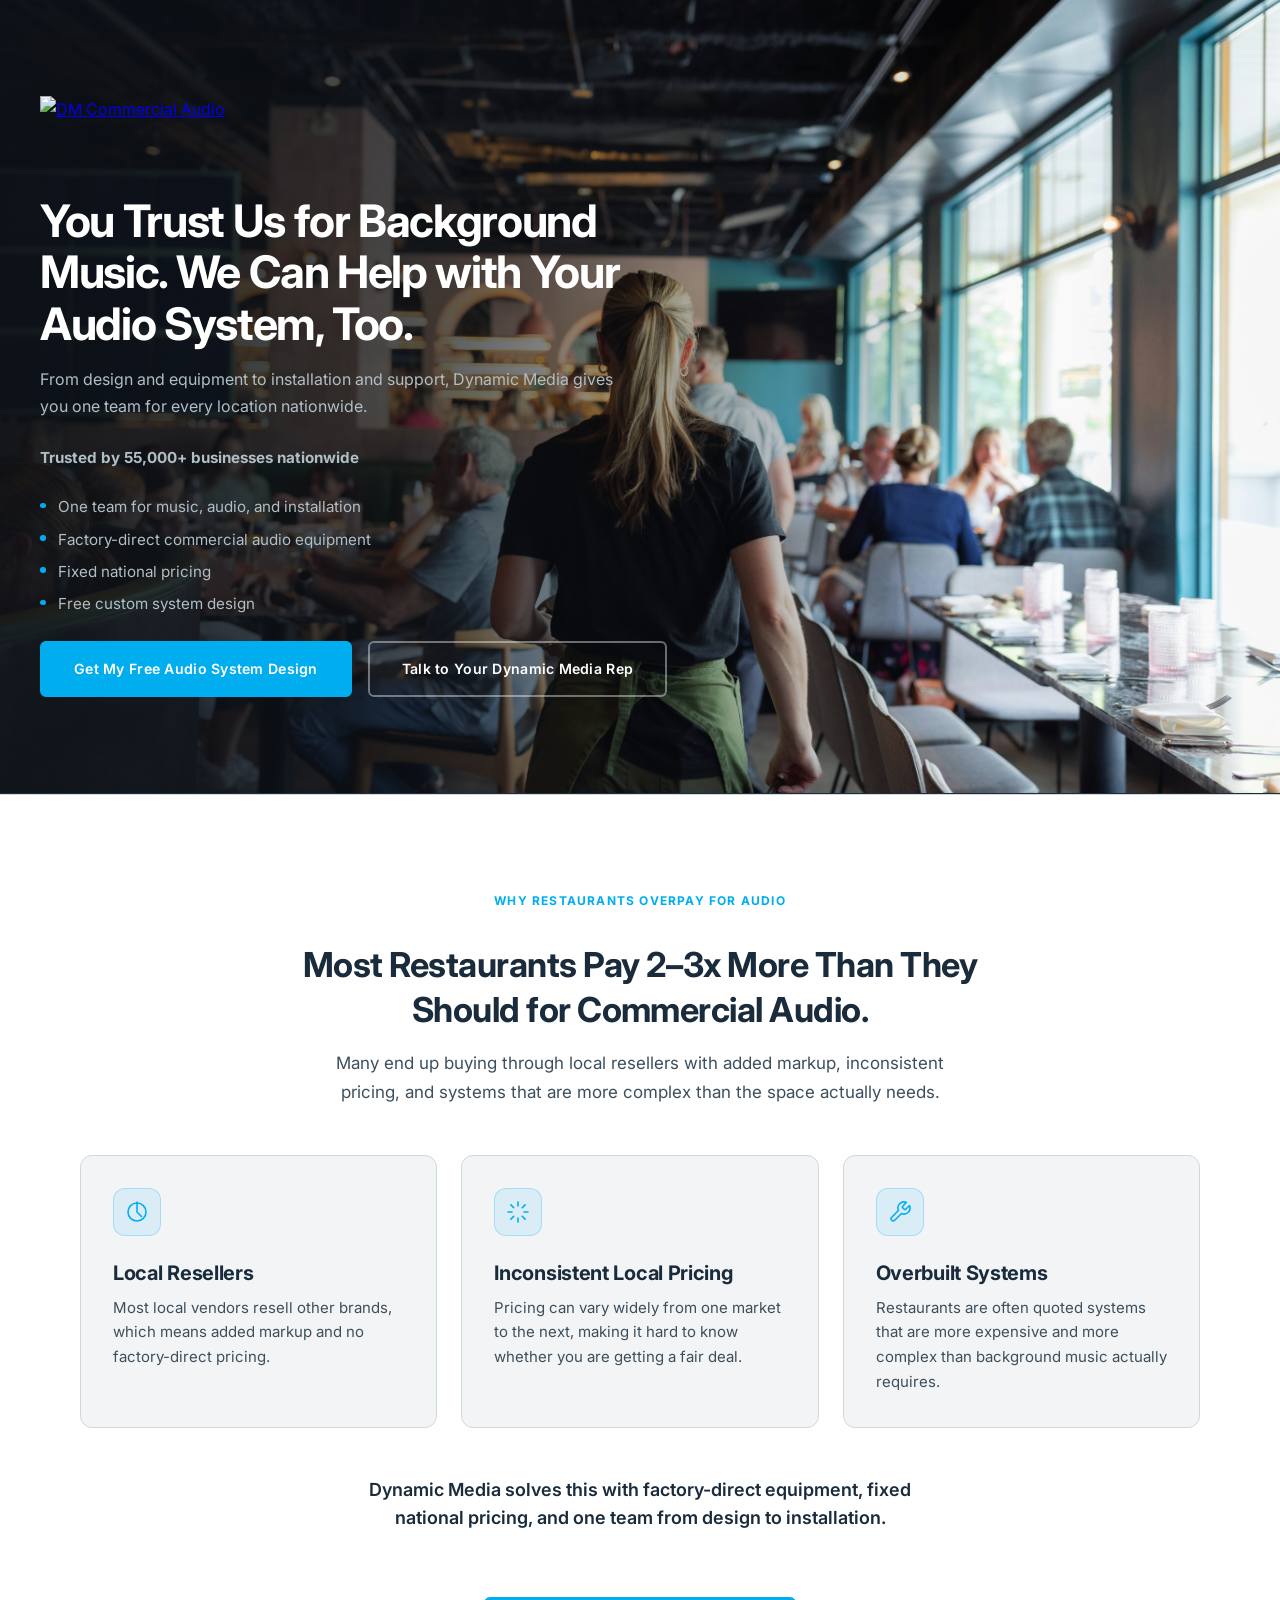
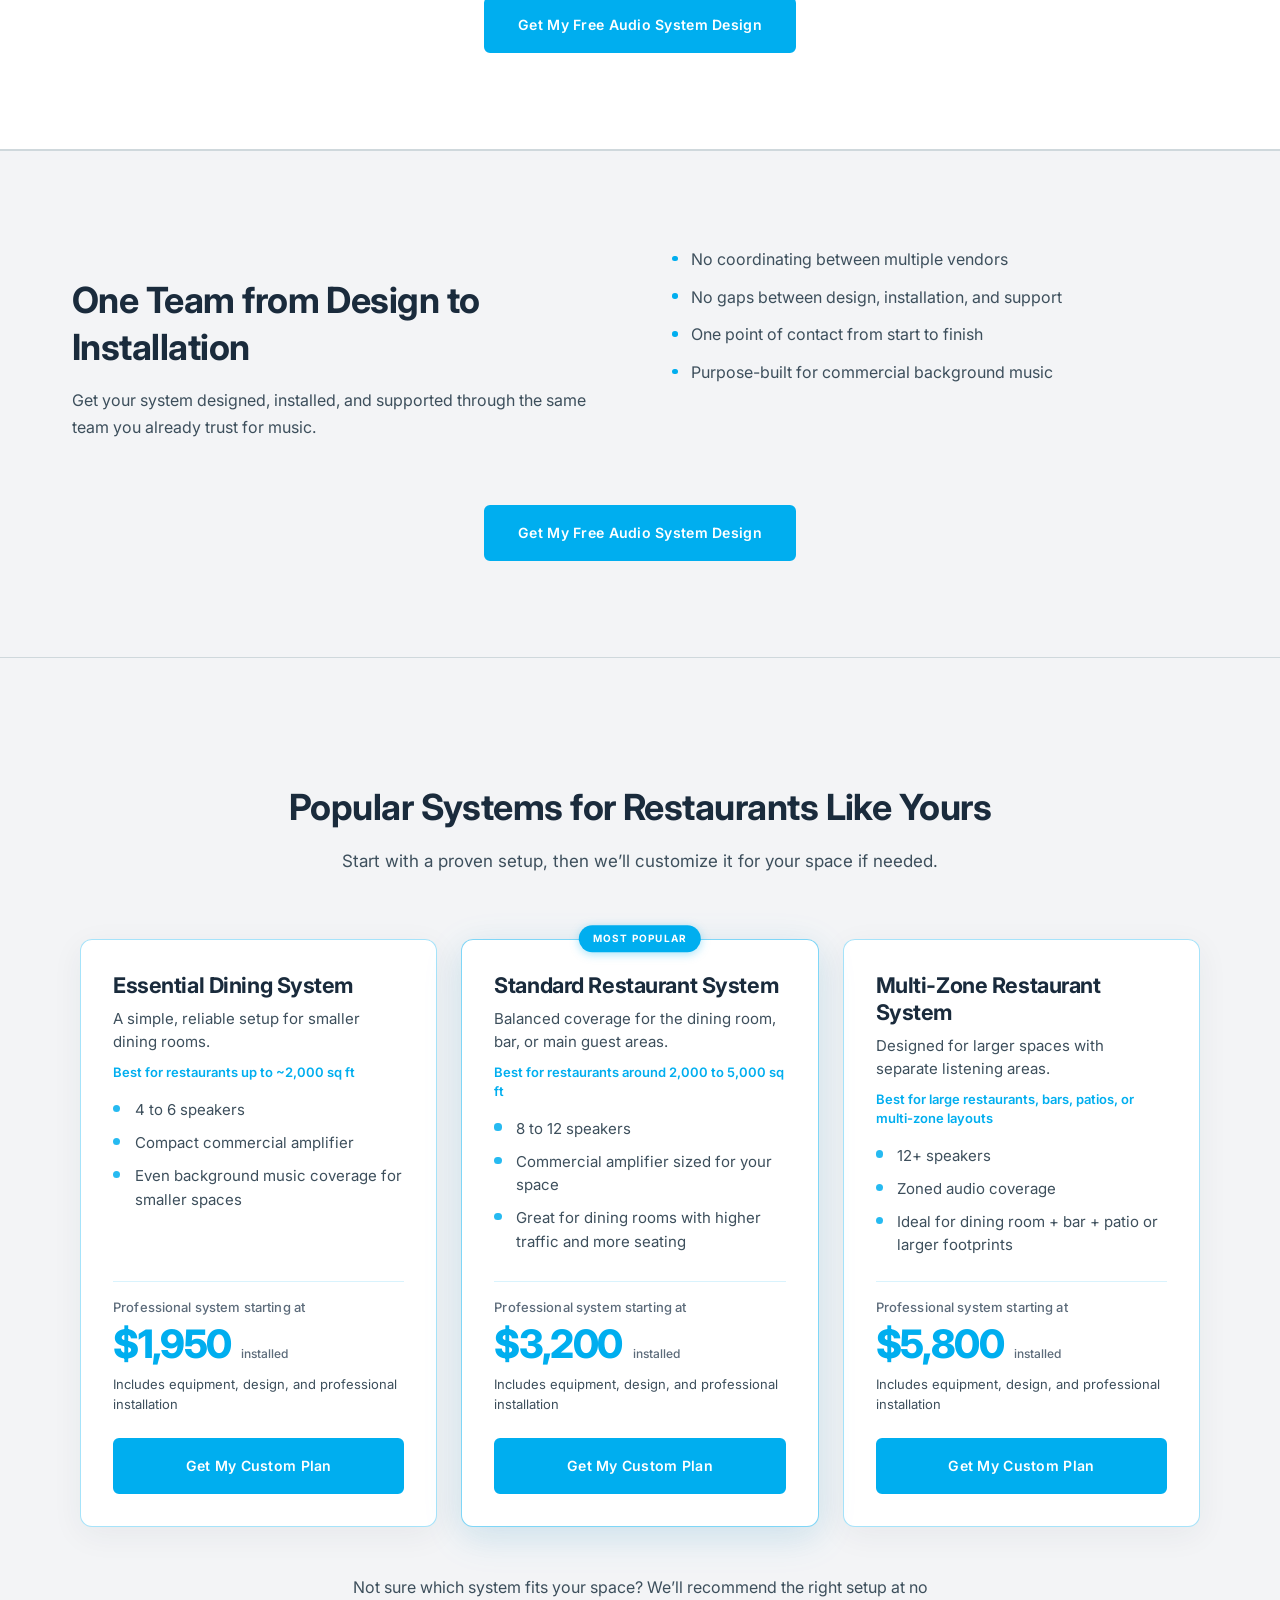
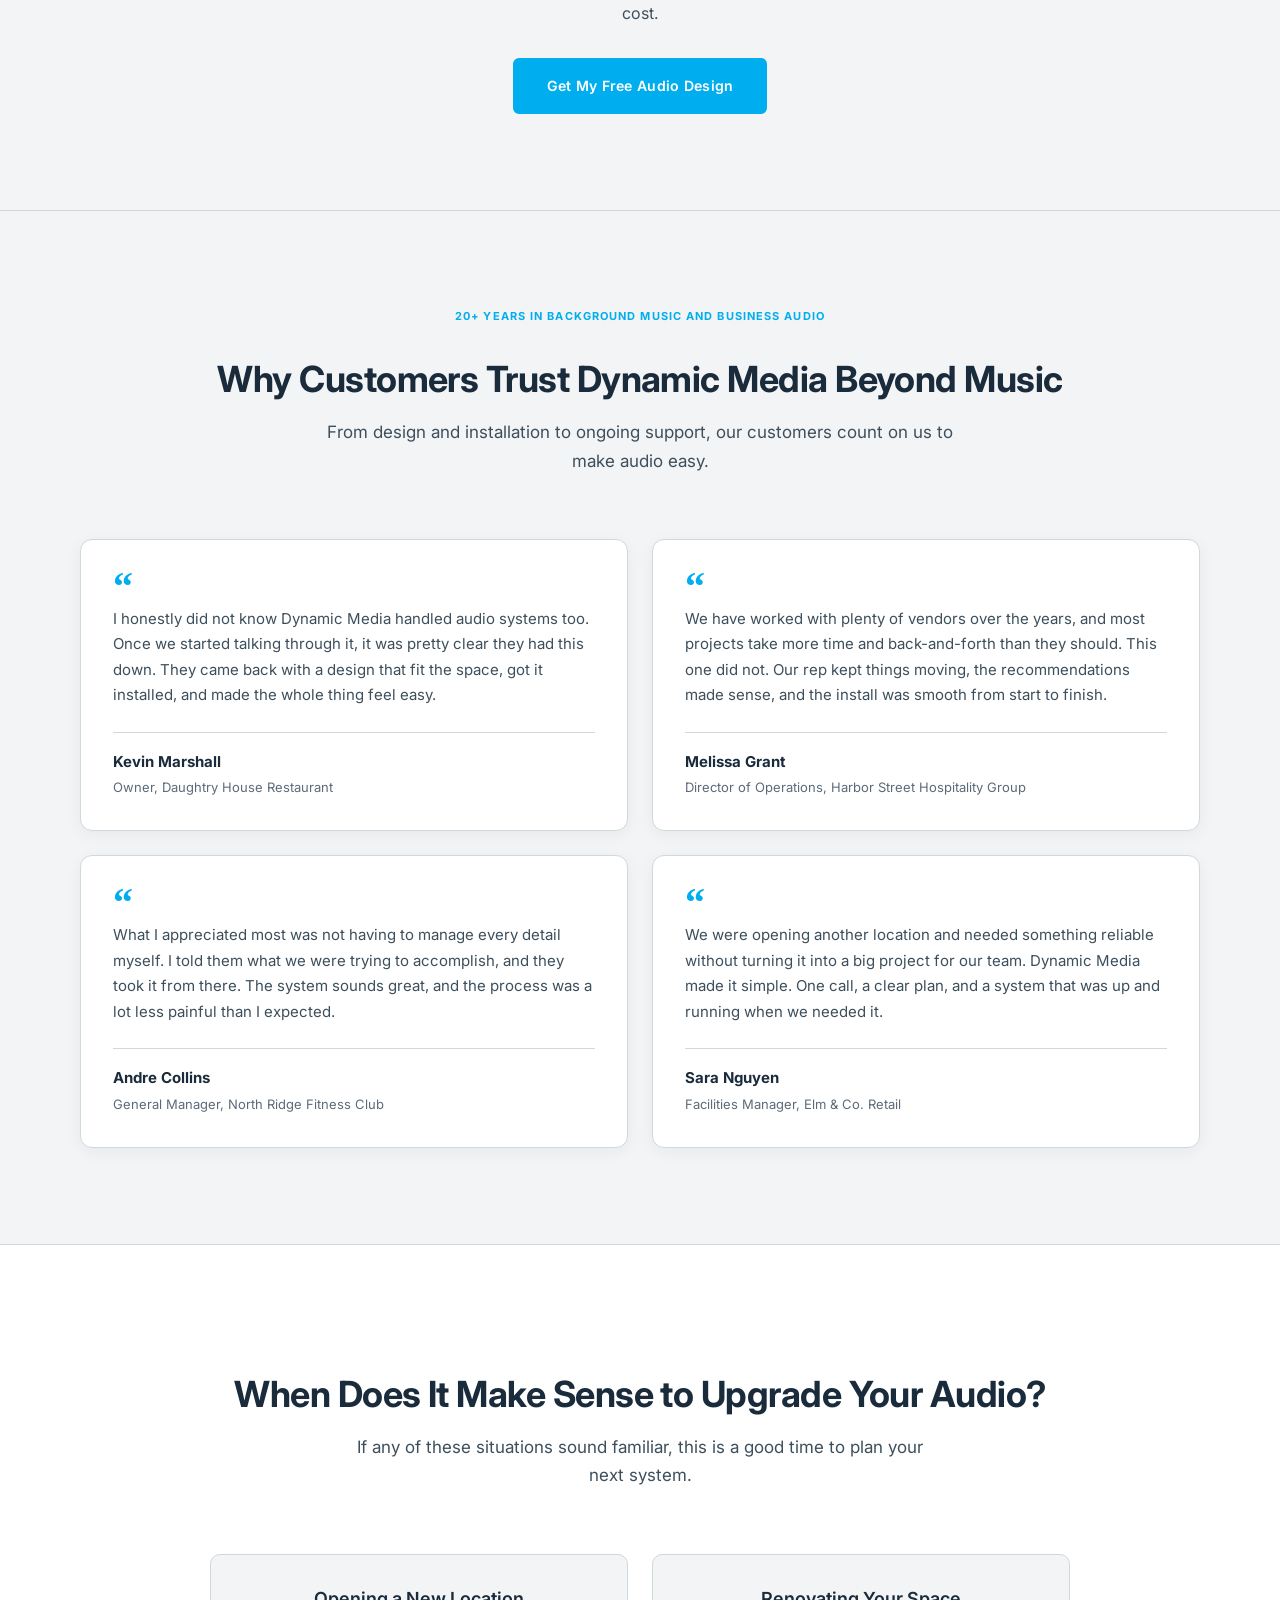
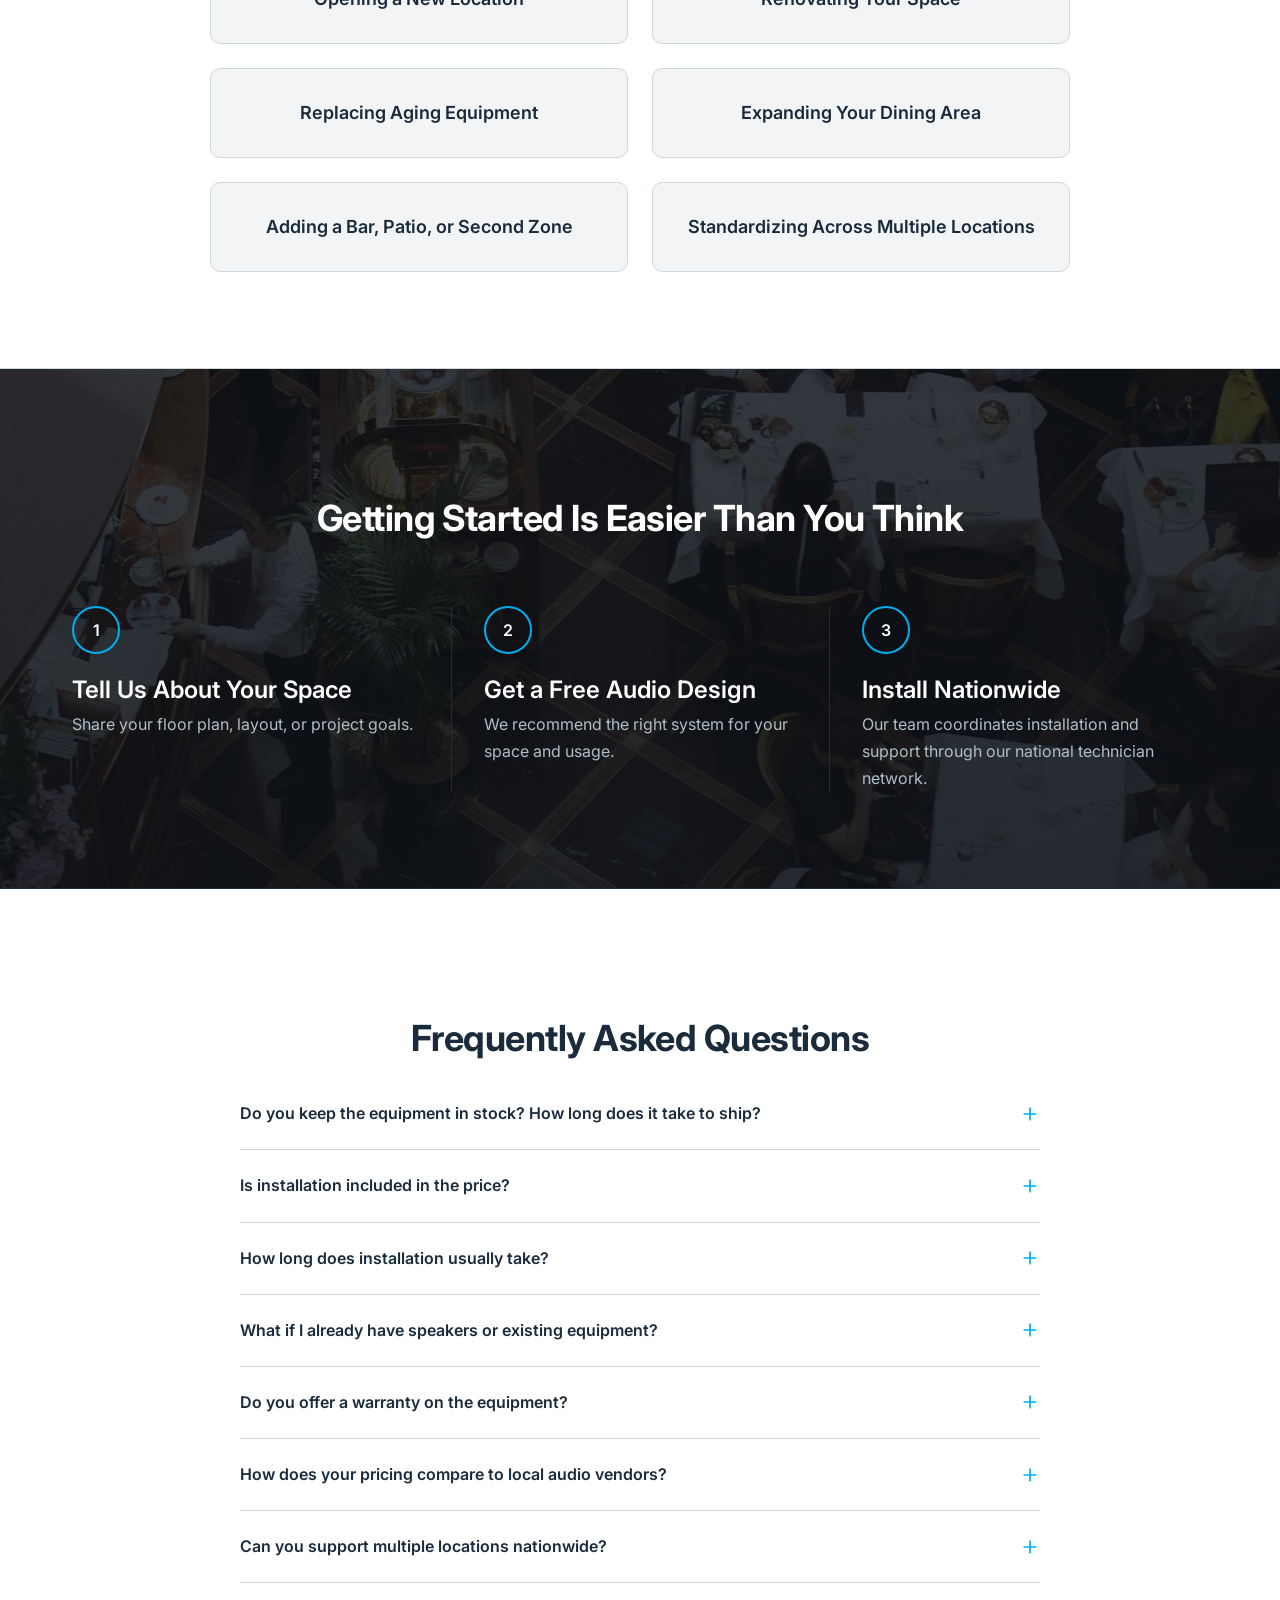
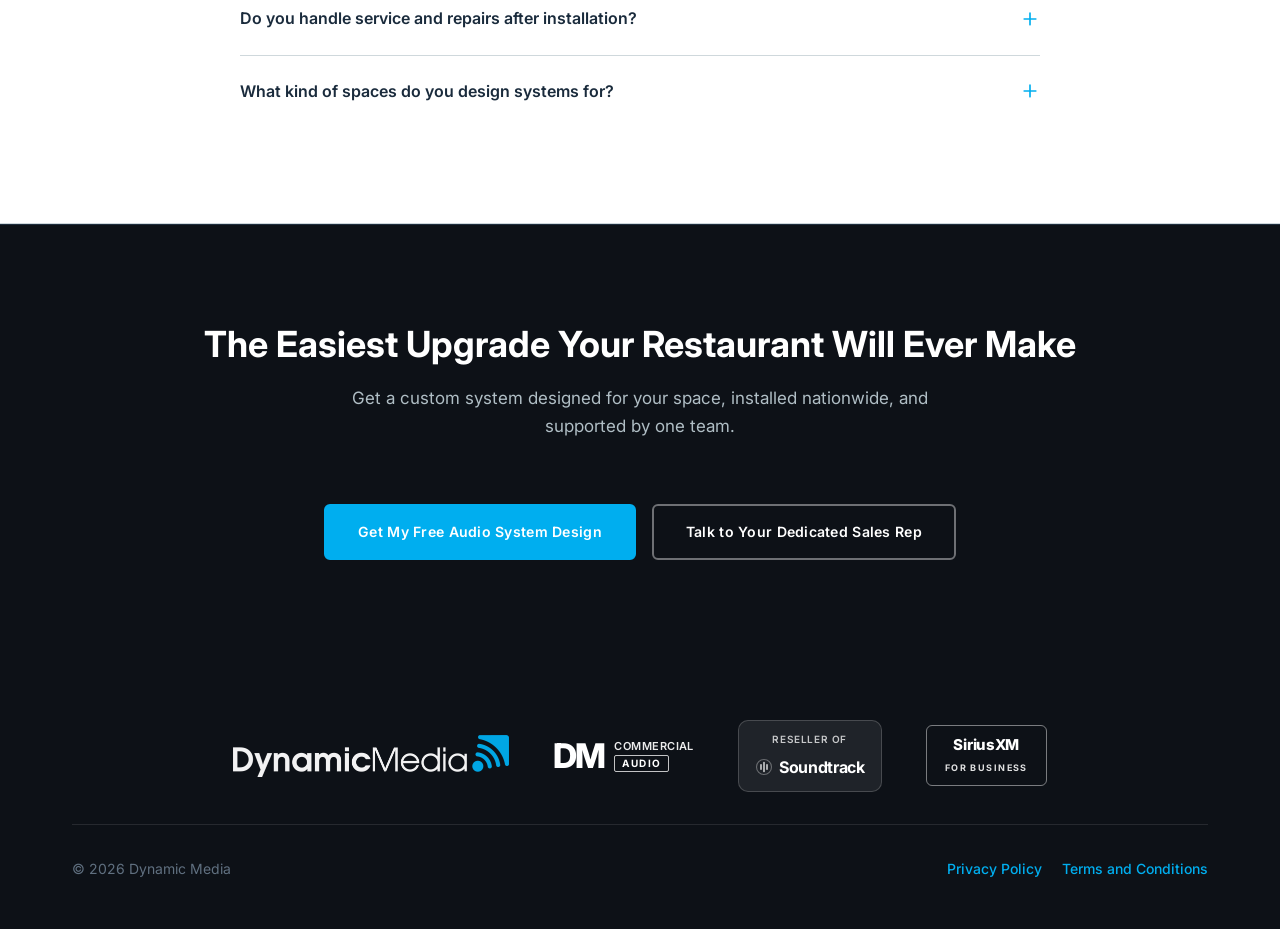
==== commit d4bf1738: "Add FAQ accordion section to ryan-v2 landing page Made-with: Cursor" ====
--- a/ryan-v2/index.html
+++ b/ryan-v2/index.html
@@ -972,6 +972,64 @@
       color: var(--dm-blue-hover);
       text-decoration: underline;
       text-underline-offset: 3px;
+    }
+
+    /* FAQ */
+    .faq {
+      padding: var(--space-9) var(--space-4);
+      background: var(--lc-bg-white);
+      border-bottom: 1px solid var(--lc-border);
+    }
+    @media (min-width: 768px) { .faq { padding-left: 32px; padding-right: 32px; } }
+    .faq__list {
+      max-width: 800px;
+      margin: 0 auto;
+      padding: 0;
+      list-style: none;
+    }
+    .faq__item {
+      border-bottom: 1px solid var(--lc-border);
+    }
+    .faq__item:last-child { border-bottom: none; }
+    .faq__question {
+      display: flex;
+      align-items: center;
+      justify-content: space-between;
+      gap: var(--space-4);
+      width: 100%;
+      padding: var(--space-5) 0;
+      background: none;
+      border: none;
+      cursor: pointer;
+      font-family: var(--font);
+      font-size: 1rem;
+      font-weight: 600;
+      line-height: 1.45;
+      color: var(--lc-text-primary);
+      text-align: left;
+    }
+    .faq__question:hover { color: var(--dm-blue); }
+    .faq__icon {
+      flex-shrink: 0;
+      width: 20px;
+      height: 20px;
+      transition: transform 0.25s ease;
+      color: var(--dm-blue);
+    }
+    .faq__item.is-open .faq__icon { transform: rotate(45deg); }
+    .faq__answer {
+      max-height: 0;
+      overflow: hidden;
+      transition: max-height 0.3s ease, padding 0.3s ease;
+    }
+    .faq__item.is-open .faq__answer {
+      max-height: 600px;
+    }
+    .faq__answer-inner {
+      padding: 0 0 var(--space-5);
+      font-size: 0.9375rem;
+      line-height: 1.7;
+      color: var(--lc-text-body);
     }
 
     /* Contact Modal */
@@ -1378,6 +1436,95 @@
     </div>
   </section>
 
+  <section class="faq" aria-labelledby="faq-heading">
+    <div class="container">
+      <h2 id="faq-heading" class="section-head">Frequently Asked Questions</h2>
+      <ul class="faq__list">
+        <li class="faq__item">
+          <button class="faq__question" aria-expanded="false">
+            Do you keep the equipment in stock? How long does it take to ship?
+            <svg class="faq__icon" viewBox="0 0 24 24" fill="none" xmlns="http://www.w3.org/2000/svg"><path d="M12 5v14M5 12h14" stroke="currentColor" stroke-width="2" stroke-linecap="round"/></svg>
+          </button>
+          <div class="faq__answer">
+            <p class="faq__answer-inner">Yes. We maintain full inventory of our commercial audio equipment, so once your system design is complete, we pull directly from our warehouse and ship the same day or next day in most cases. Because we manufacture the equipment ourselves and are vertically integrated, you do not run into the same supply chain delays that often come with third-party vendors.</p>
+          </div>
+        </li>
+        <li class="faq__item">
+          <button class="faq__question" aria-expanded="false">
+            Is installation included in the price?
+            <svg class="faq__icon" viewBox="0 0 24 24" fill="none" xmlns="http://www.w3.org/2000/svg"><path d="M12 5v14M5 12h14" stroke="currentColor" stroke-width="2" stroke-linecap="round"/></svg>
+          </button>
+          <div class="faq__answer">
+            <p class="faq__answer-inner">We provide nationwide installation in every U.S. ZIP code through a network of 8,500 certified technicians. Installation is priced separately from the package shown above, but we offer fixed installation pricing across the United States. When you request your audio system design, we will provide your installation rate at that time.</p>
+          </div>
+        </li>
+        <li class="faq__item">
+          <button class="faq__question" aria-expanded="false">
+            How long does installation usually take?
+            <svg class="faq__icon" viewBox="0 0 24 24" fill="none" xmlns="http://www.w3.org/2000/svg"><path d="M12 5v14M5 12h14" stroke="currentColor" stroke-width="2" stroke-linecap="round"/></svg>
+          </button>
+          <div class="faq__answer">
+            <p class="faq__answer-inner">For standard spaces, most installations with up to 12 speakers take less than a day, and many take only a few hours. Our certified technicians are familiar with the technology and the installation process. Non-standard spaces, such as historic buildings or locations with unusual access requirements, may take longer.</p>
+          </div>
+        </li>
+        <li class="faq__item">
+          <button class="faq__question" aria-expanded="false">
+            What if I already have speakers or existing equipment?
+            <svg class="faq__icon" viewBox="0 0 24 24" fill="none" xmlns="http://www.w3.org/2000/svg"><path d="M12 5v14M5 12h14" stroke="currentColor" stroke-width="2" stroke-linecap="round"/></svg>
+          </button>
+          <div class="faq__answer">
+            <p class="faq__answer-inner">In many cases, we can reuse existing speakers or equipment, especially if you are expanding your system. Because commercial audio equipment is often compatible across systems, we can evaluate what you have and recommend whether it makes sense to keep it or replace it.</p>
+          </div>
+        </li>
+        <li class="faq__item">
+          <button class="faq__question" aria-expanded="false">
+            Do you offer a warranty on the equipment?
+            <svg class="faq__icon" viewBox="0 0 24 24" fill="none" xmlns="http://www.w3.org/2000/svg"><path d="M12 5v14M5 12h14" stroke="currentColor" stroke-width="2" stroke-linecap="round"/></svg>
+          </button>
+          <div class="faq__answer">
+            <p class="faq__answer-inner">Yes. Our equipment includes a one-year manufacturer&rsquo;s warranty. We also offer an optional five-year extended warranty.</p>
+          </div>
+        </li>
+        <li class="faq__item">
+          <button class="faq__question" aria-expanded="false">
+            How does your pricing compare to local audio vendors?
+            <svg class="faq__icon" viewBox="0 0 24 24" fill="none" xmlns="http://www.w3.org/2000/svg"><path d="M12 5v14M5 12h14" stroke="currentColor" stroke-width="2" stroke-linecap="round"/></svg>
+          </button>
+          <div class="faq__answer">
+            <p class="faq__answer-inner">In many cases, our pricing is significantly lower than local vendors because we manufacture the equipment ourselves. That means you are working directly with the factory instead of buying through a reseller with added markup. Our systems are designed specifically for background music, with secure, simple-to-use equipment built to run 24/7 for the long term, without the unnecessary complexity that often comes with overbuilt local solutions.</p>
+          </div>
+        </li>
+        <li class="faq__item">
+          <button class="faq__question" aria-expanded="false">
+            Can you support multiple locations nationwide?
+            <svg class="faq__icon" viewBox="0 0 24 24" fill="none" xmlns="http://www.w3.org/2000/svg"><path d="M12 5v14M5 12h14" stroke="currentColor" stroke-width="2" stroke-linecap="round"/></svg>
+          </button>
+          <div class="faq__answer">
+            <p class="faq__answer-inner">Yes. We install in every U.S. ZIP code through our nationwide network of 8,500 installers. We support everything from single-location projects to large multi-location rollouts, backed by more than 20 years of experience, dedicated project management, and nationwide installation coverage.</p>
+          </div>
+        </li>
+        <li class="faq__item">
+          <button class="faq__question" aria-expanded="false">
+            Do you handle service and repairs after installation?
+            <svg class="faq__icon" viewBox="0 0 24 24" fill="none" xmlns="http://www.w3.org/2000/svg"><path d="M12 5v14M5 12h14" stroke="currentColor" stroke-width="2" stroke-linecap="round"/></svg>
+          </button>
+          <div class="faq__answer">
+            <p class="faq__answer-inner">Yes. We handle moves, adds, changes, service calls, and repairs after installation. If something needs attention, we can dispatch a technician to get your system back up and running.</p>
+          </div>
+        </li>
+        <li class="faq__item">
+          <button class="faq__question" aria-expanded="false">
+            What kind of spaces do you design systems for?
+            <svg class="faq__icon" viewBox="0 0 24 24" fill="none" xmlns="http://www.w3.org/2000/svg"><path d="M12 5v14M5 12h14" stroke="currentColor" stroke-width="2" stroke-linecap="round"/></svg>
+          </button>
+          <div class="faq__answer">
+            <p class="faq__answer-inner">We design audio systems for virtually any commercial space, including restaurants, retail stores, small businesses, and large-format locations. We can support a wide range of environments, including drop ceilings, open ceilings, and pendant speaker layouts.</p>
+          </div>
+        </li>
+      </ul>
+    </div>
+  </section>
+
   <section class="final" id="contact">
     <div class="container">
       <h2>The Easiest Upgrade Your Restaurant Will Ever Make</h2>
@@ -1653,6 +1800,17 @@
         success.classList.add('is-visible');
       });
     })();
+
+    (function () {
+      document.querySelectorAll('.faq__question').forEach(function (btn) {
+        btn.addEventListener('click', function () {
+          var item = btn.closest('.faq__item');
+          var isOpen = item.classList.contains('is-open');
+          item.classList.toggle('is-open');
+          btn.setAttribute('aria-expanded', !isOpen);
+        });
+      });
+    })();
   </script>
 </body>
 </html>
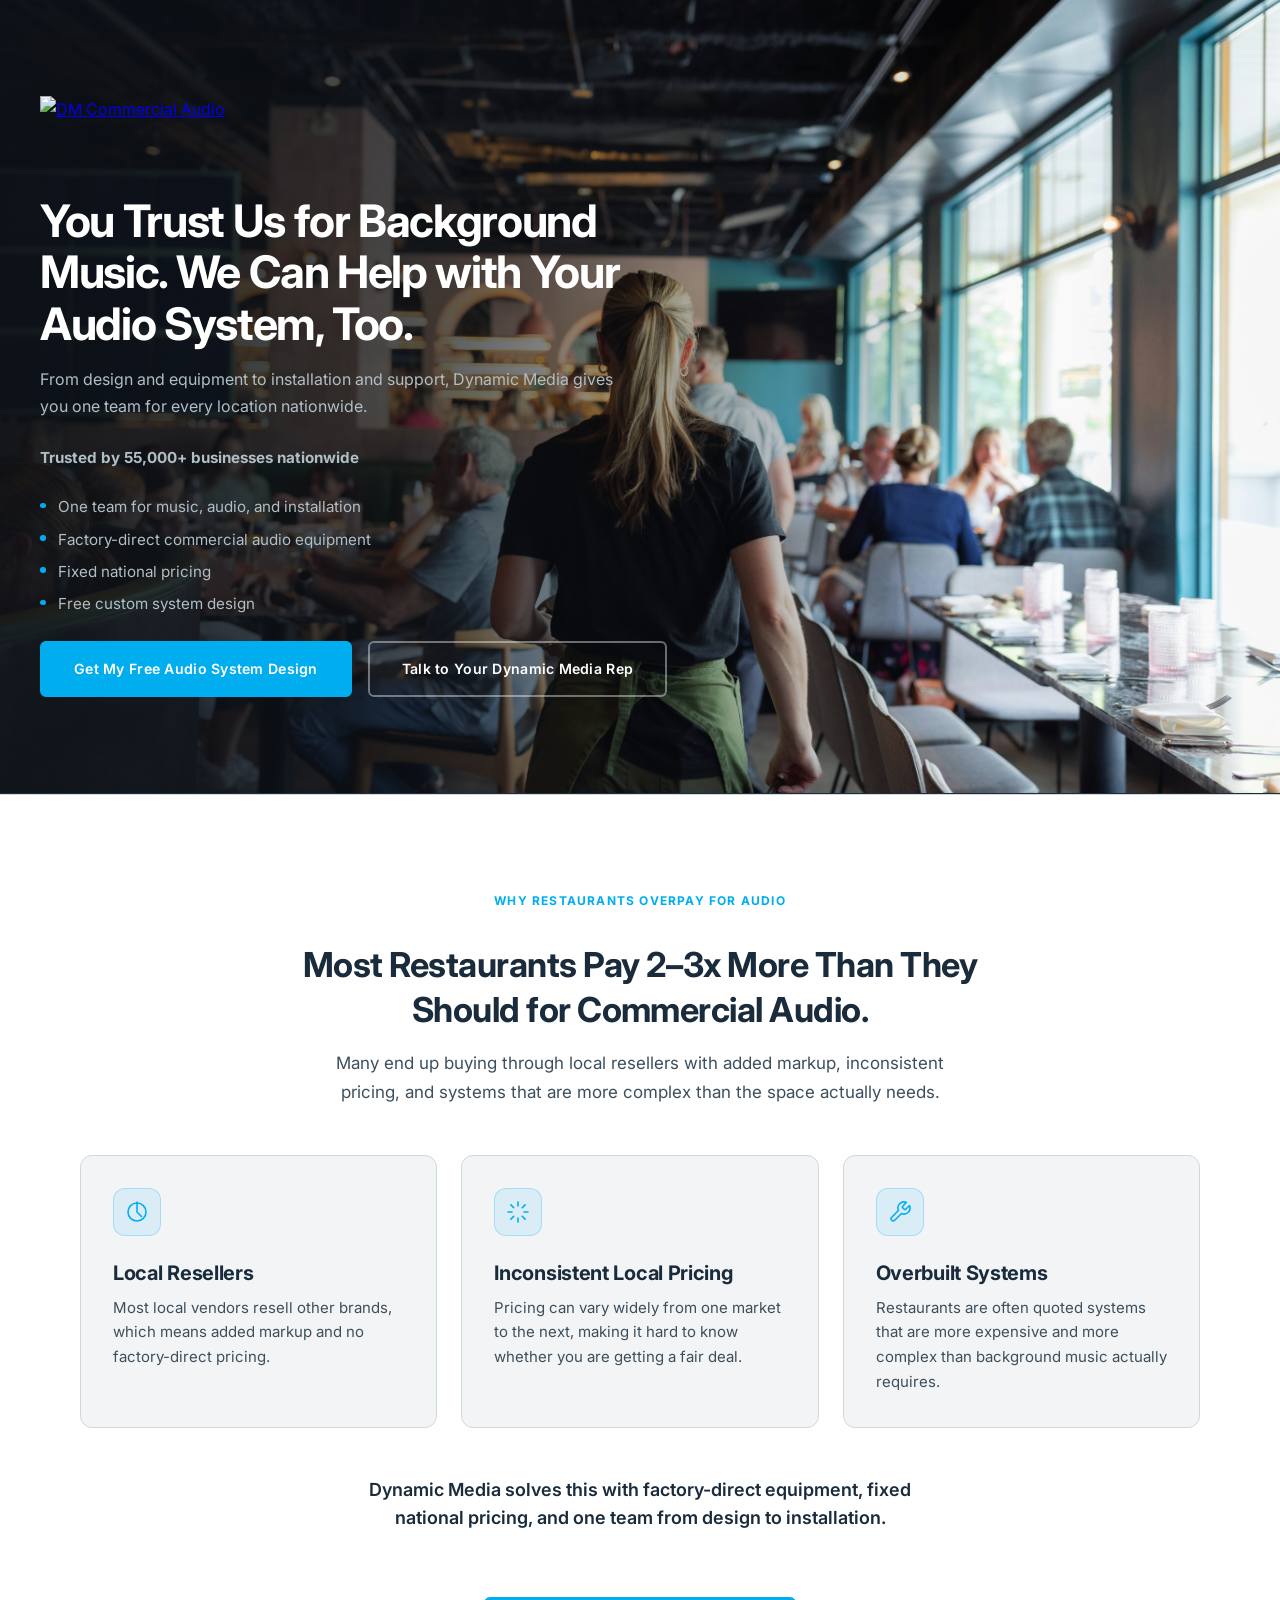
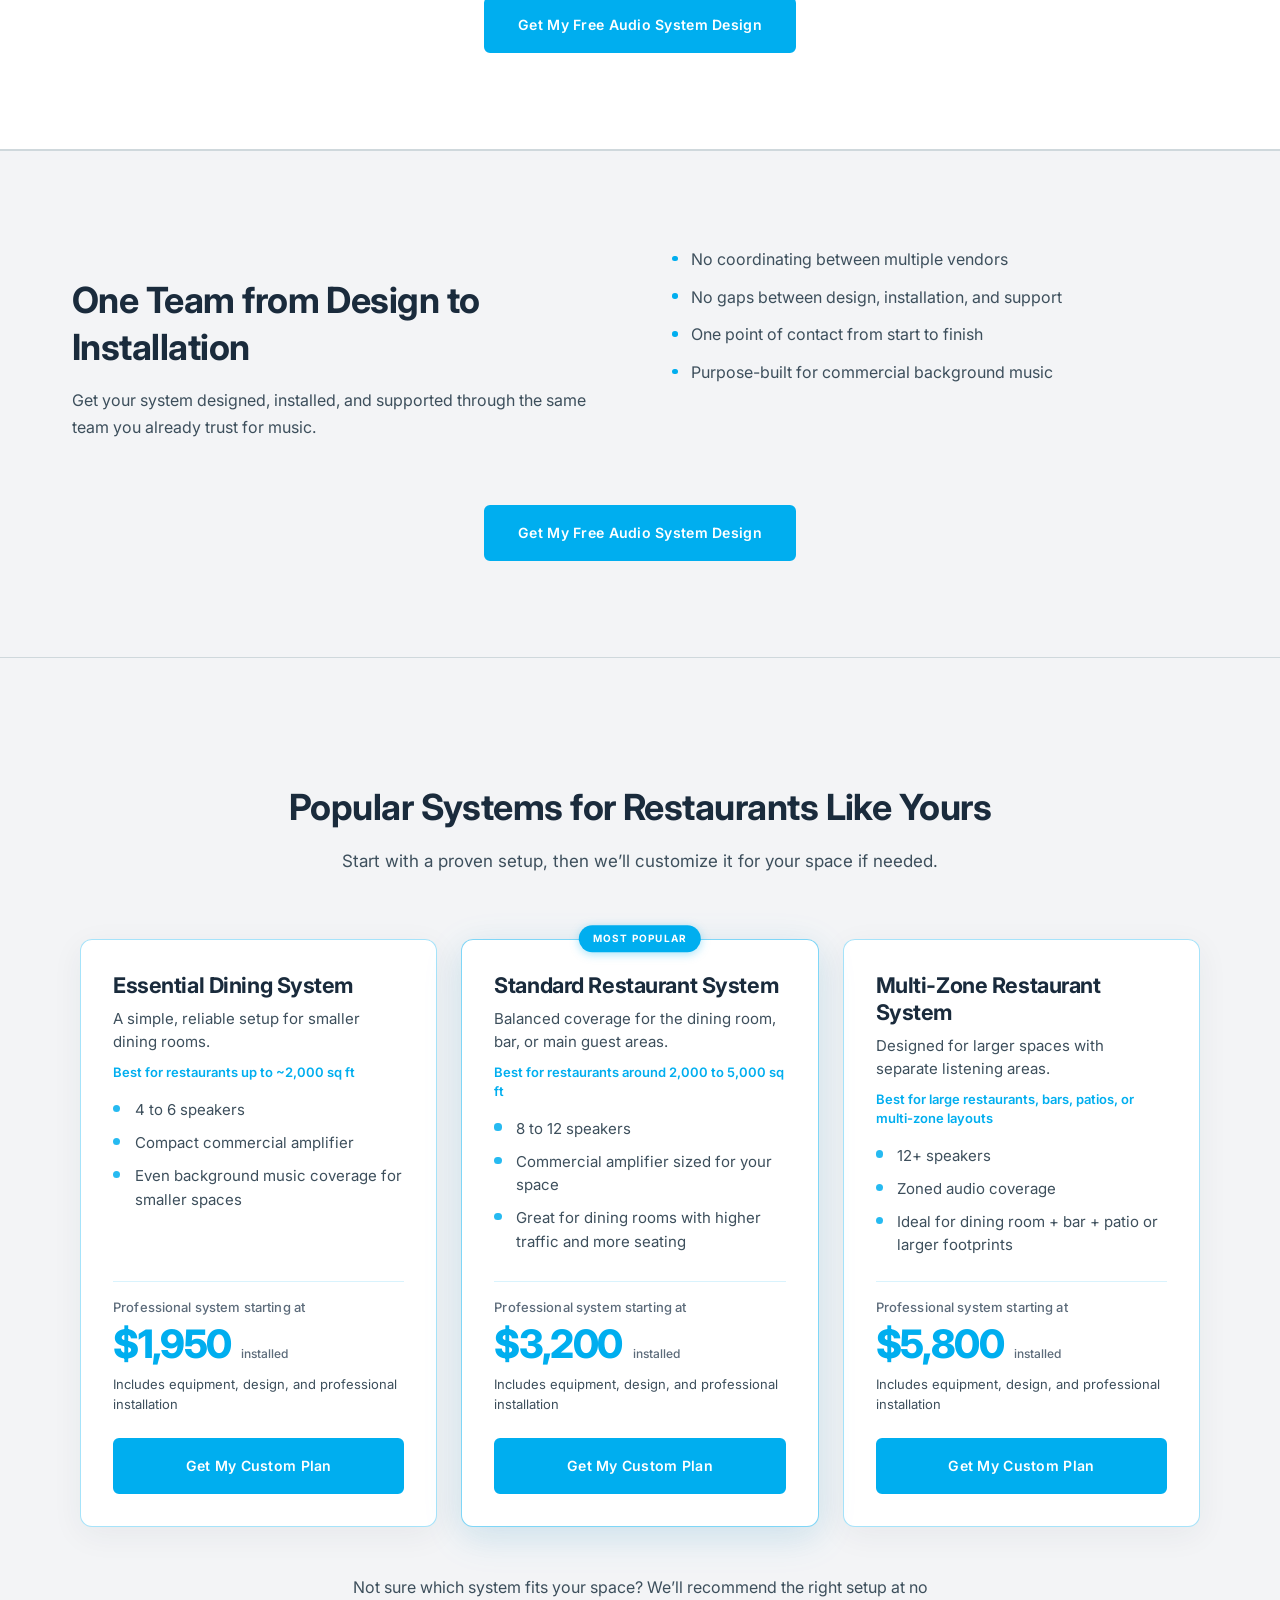
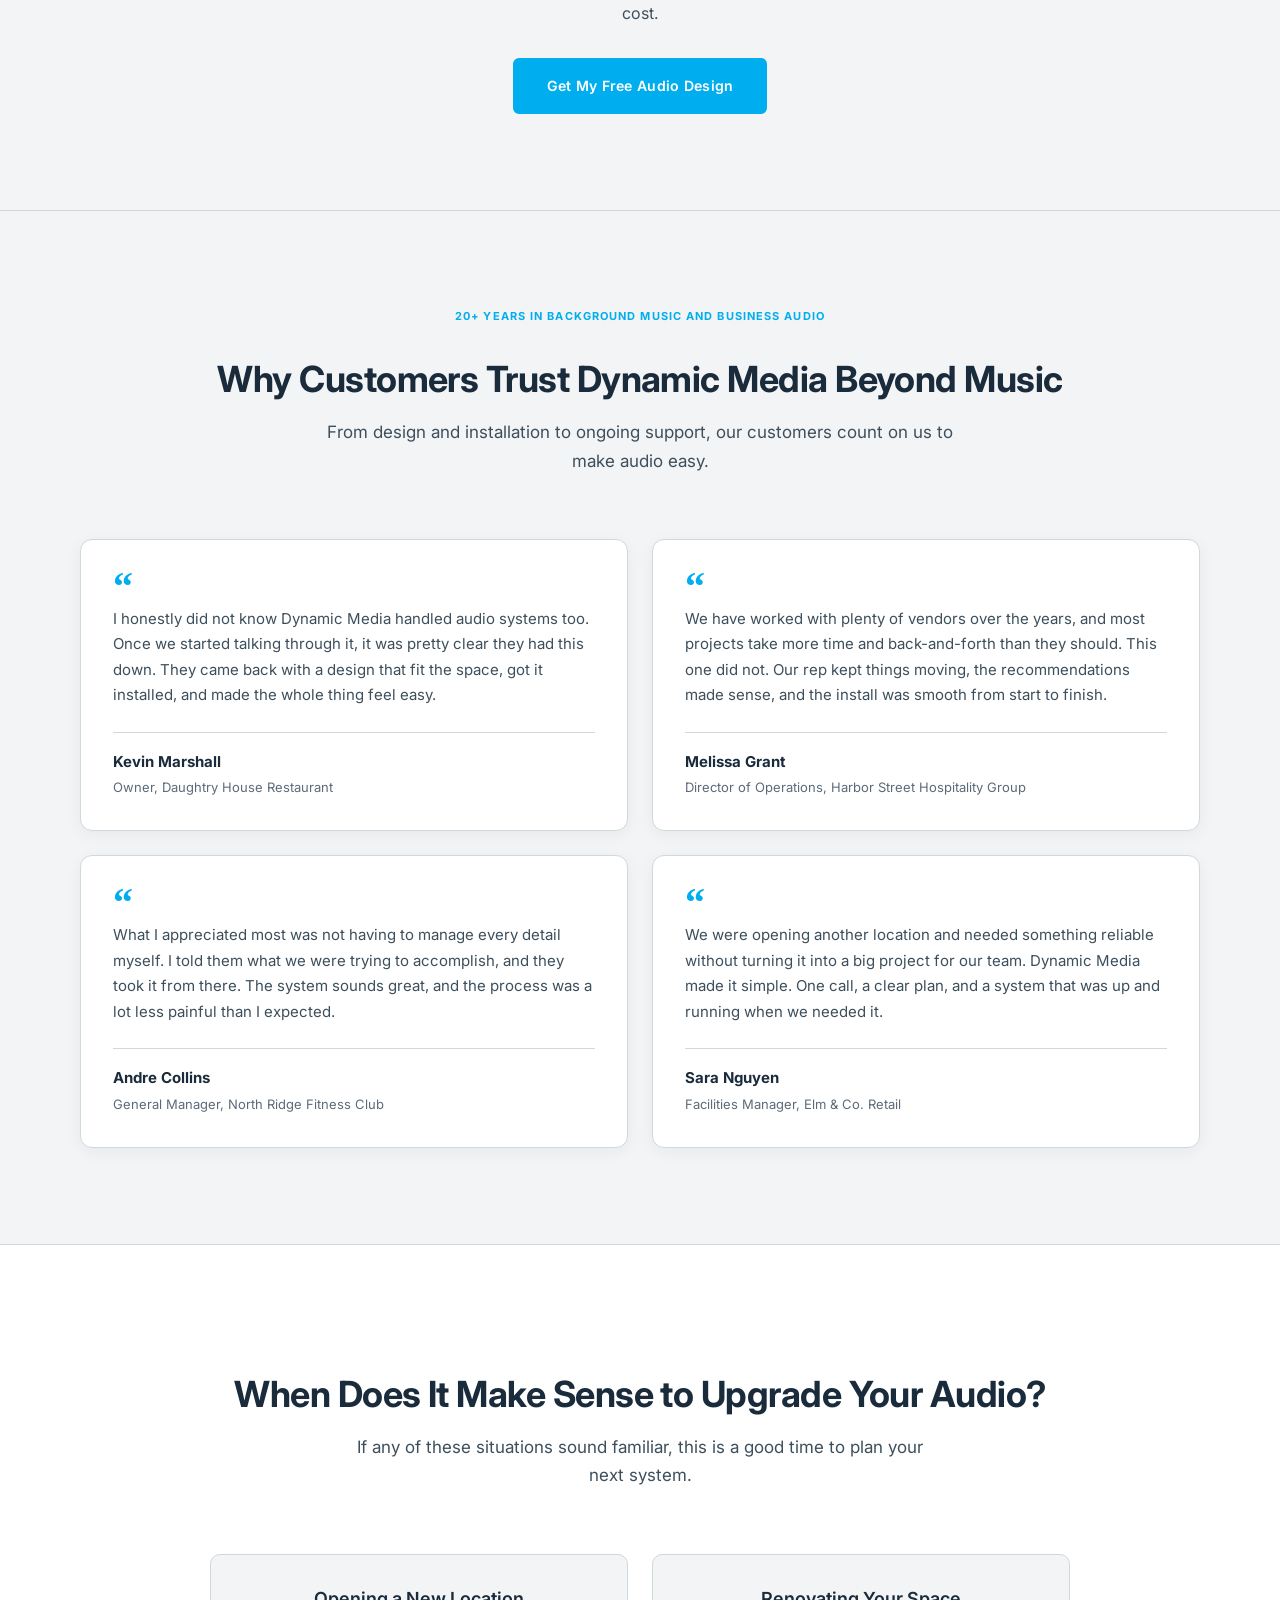
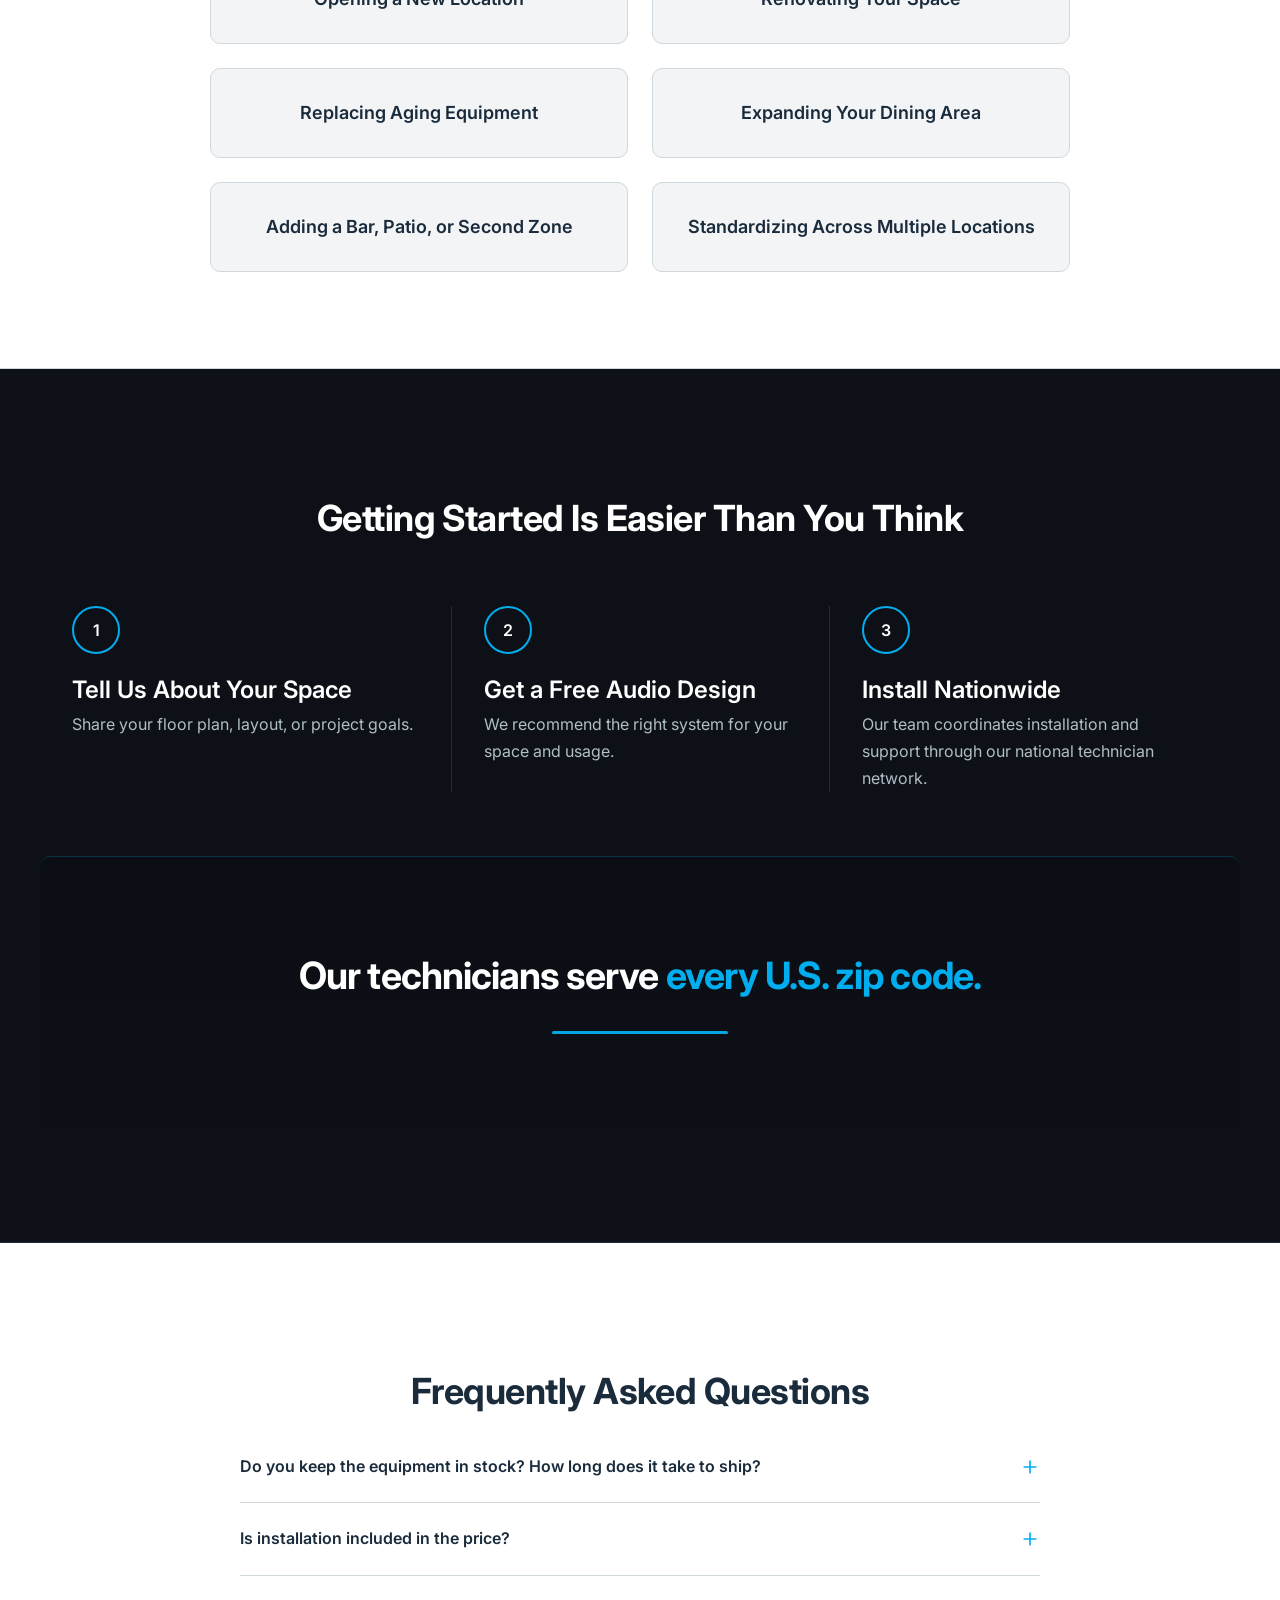
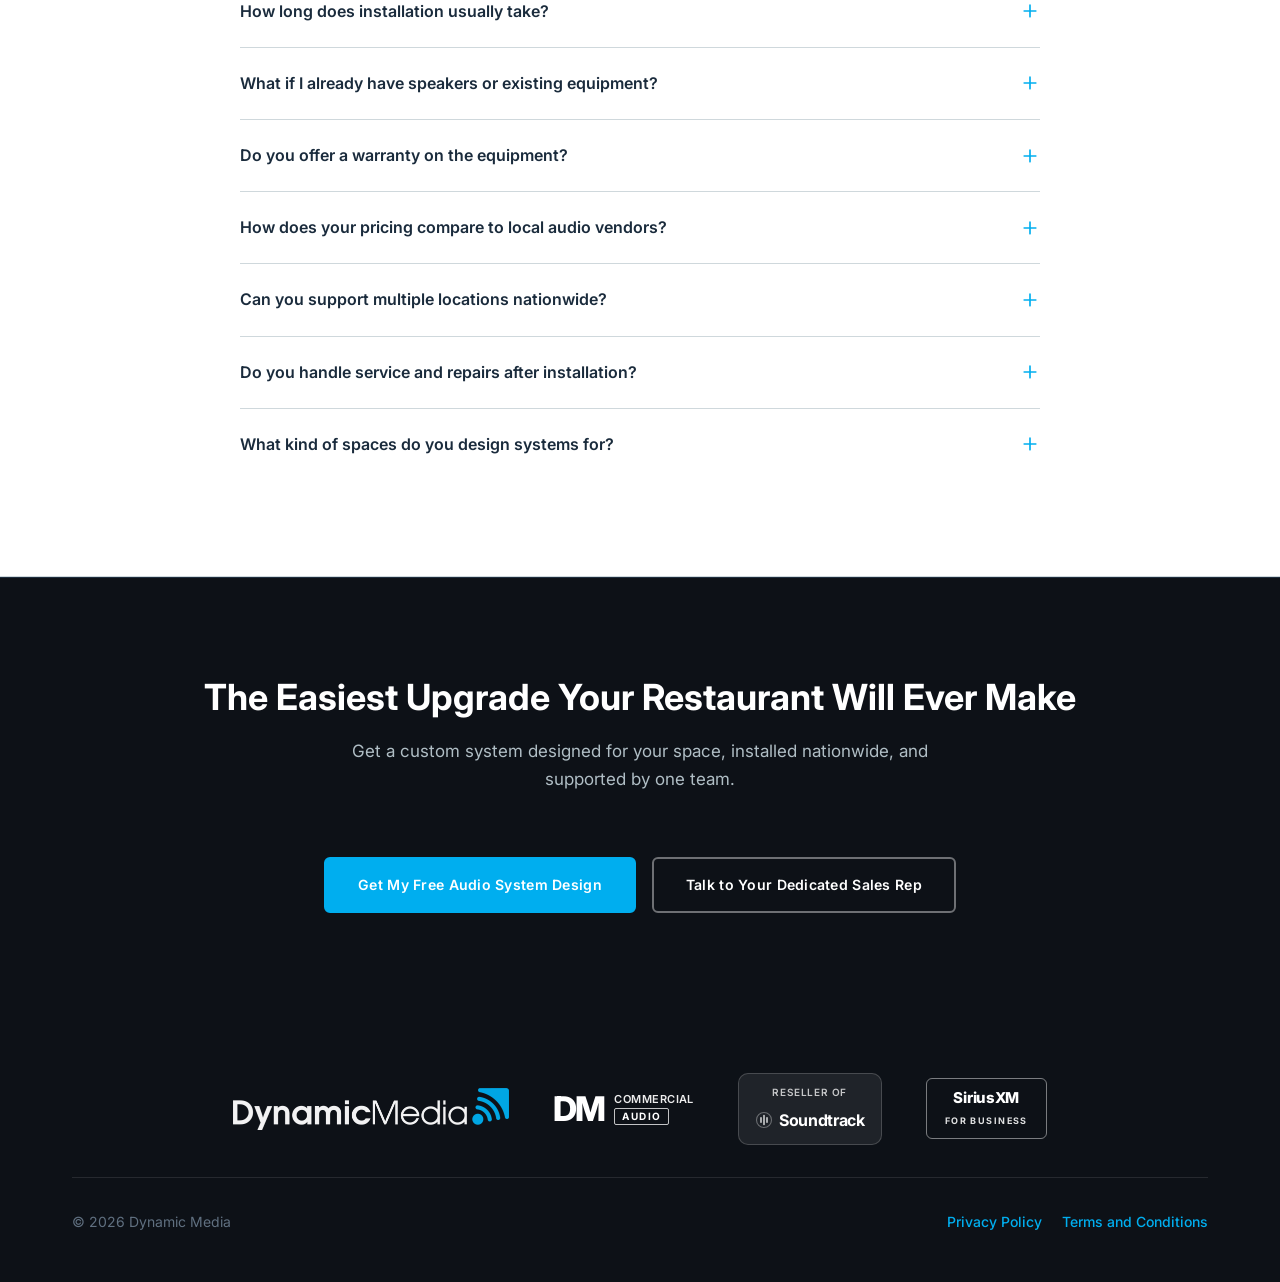
==== commit 089683b3: "Add optional project textarea to modal, nationwide callout, solid dark process bg Made-with: Cursor" ====
--- a/ryan-v2/index.html
+++ b/ryan-v2/index.html
@@ -535,16 +535,7 @@
       position: relative;
       border-bottom: 1px solid var(--border);
       padding: var(--space-9) var(--space-4);
-      background-color: var(--bg-primary);
-      background-image:
-        linear-gradient(
-          rgba(13, 17, 23, 0.82),
-          rgba(13, 17, 23, 0.88)
-        ),
-        url("../assets/restaurant-interior-bg.jpg");
-      background-size: cover;
-      background-position: center;
-      background-repeat: no-repeat;
+      background: var(--bg-primary);
     }
     @media (min-width: 768px) { .process { padding-left: 32px; padding-right: 32px; } }
     .process .section-head {
@@ -574,6 +565,43 @@
     }
     .process-col h3 { margin: 0; font-size: clamp(1.1rem, 2vw, 1.5rem); font-weight: 600; color: var(--text-primary); }
     .process-col p { margin: var(--space-3) 0 0; color: var(--text-secondary); }
+    .process-callout {
+      margin-top: var(--space-8);
+      margin-left: calc(-1 * var(--space-4));
+      margin-right: calc(-1 * var(--space-4));
+      padding: var(--space-9) var(--space-4) calc(var(--space-9) + var(--space-4));
+      text-align: center;
+      background: linear-gradient(180deg, #0a0e14 0%, #0d1117 100%);
+      border-top: 1px solid rgba(0, 174, 239, 0.22);
+      border-radius: 10px;
+    }
+    @media (min-width: 768px) {
+      .process-callout {
+        margin-left: -32px;
+        margin-right: -32px;
+        padding-left: 32px;
+        padding-right: 32px;
+      }
+    }
+    .process-callout__headline {
+      margin: 0 auto;
+      max-width: 28em;
+      font-size: clamp(1.45rem, 3.8vw, 2.35rem);
+      font-weight: 700;
+      line-height: 1.2;
+      letter-spacing: -0.025em;
+    }
+    .process-callout__lead { color: var(--text-primary); }
+    .process-callout__accent { color: var(--dm-blue); }
+    .process-callout__rule {
+      display: block;
+      width: min(11rem, 42%);
+      height: 3px;
+      margin: var(--space-6) auto 0;
+      background: var(--dm-blue);
+      border-radius: 2px;
+      opacity: 0.95;
+    }
 
     /* One team */
     .one-team {
@@ -1134,6 +1162,7 @@
       outline: none;
       transition: border-color 0.15s ease, box-shadow 0.15s ease;
     }
+    textarea.modal__input { resize: vertical; min-height: 80px; }
     .modal__input::placeholder { color: var(--lc-text-muted); }
     .modal__input:focus {
       border-color: var(--dm-blue);
@@ -1433,6 +1462,12 @@
           <p>Our team coordinates installation and support through our national technician network.</p>
         </div>
       </div>
+      <div class="process-callout">
+        <p class="process-callout__headline">
+          <span class="process-callout__lead">Our technicians serve</span><span class="process-callout__accent"> every U.S. zip code.</span>
+        </p>
+        <span class="process-callout__rule" aria-hidden="true"></span>
+      </div>
     </div>
   </section>
 
@@ -1661,6 +1696,10 @@
             <input class="modal__input" type="email" id="email" name="email" placeholder="you@business.com" required />
           </div>
         </div>
+        <div class="modal__field">
+          <label class="modal__label" for="projectDetails">Tell Us About Your Project <span style="font-weight:400; color:var(--lc-text-muted);">(optional)</span></label>
+          <textarea class="modal__input" id="projectDetails" name="projectDetails" rows="3" placeholder="New location, renovation, number of rooms, square footage, etc."></textarea>
+        </div>
         <button class="btn btn--primary modal__submit" type="submit">Request My Free Audio Design</button>
         <p class="modal__footer-note">No obligation. Your dedicated Dynamic Media rep will follow up directly.</p>
       </form>
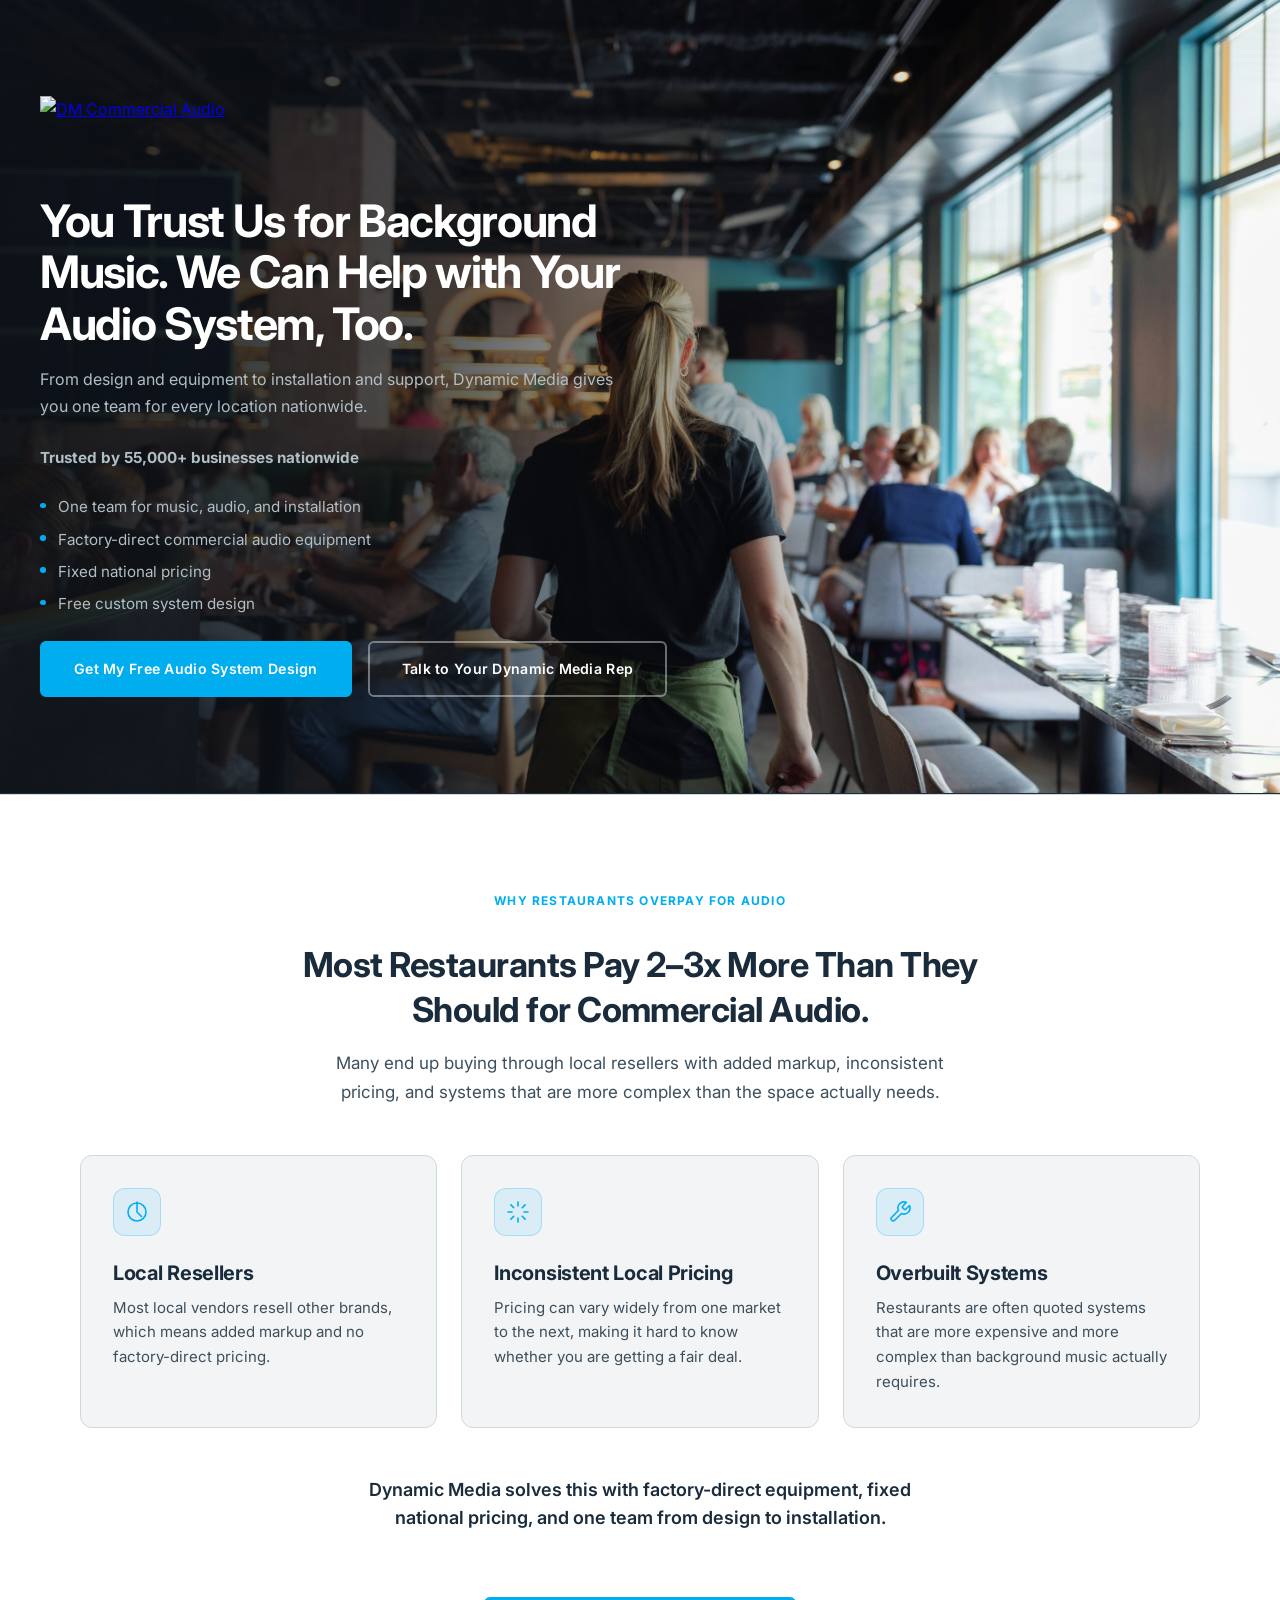
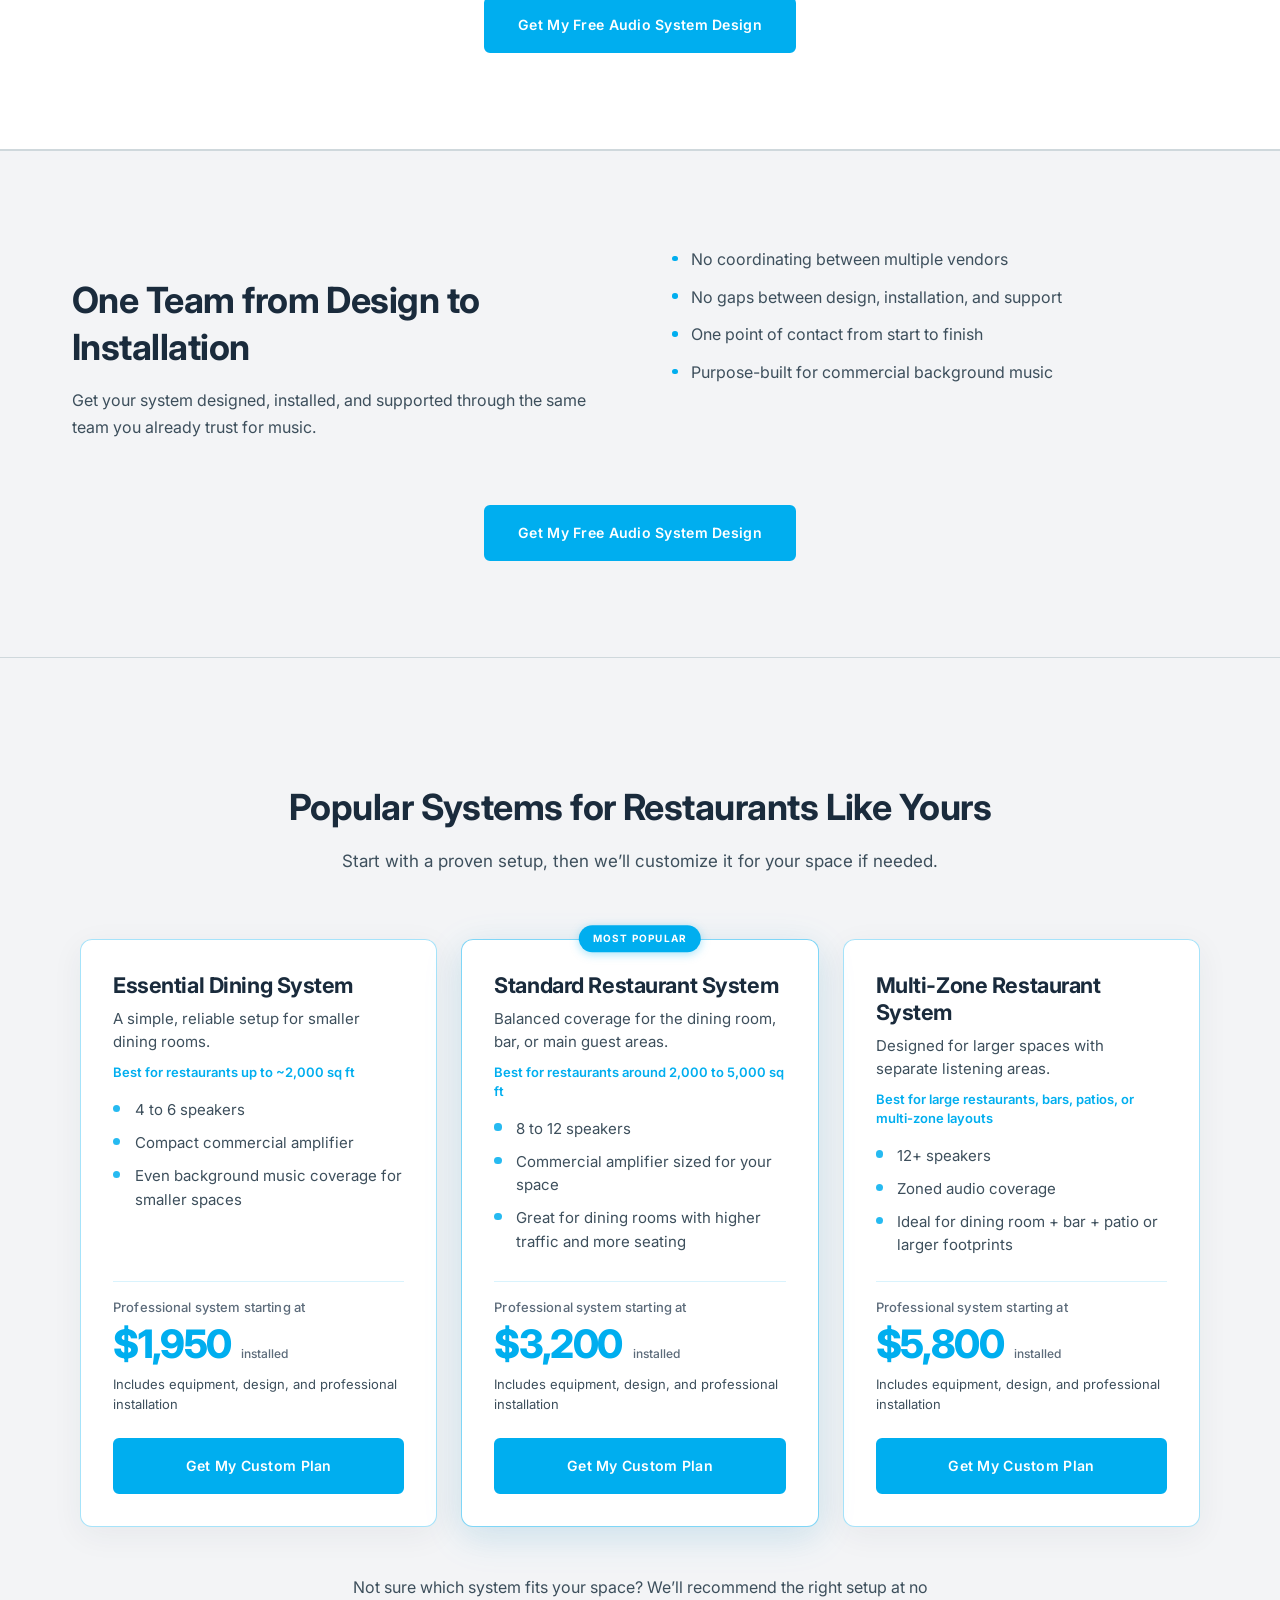
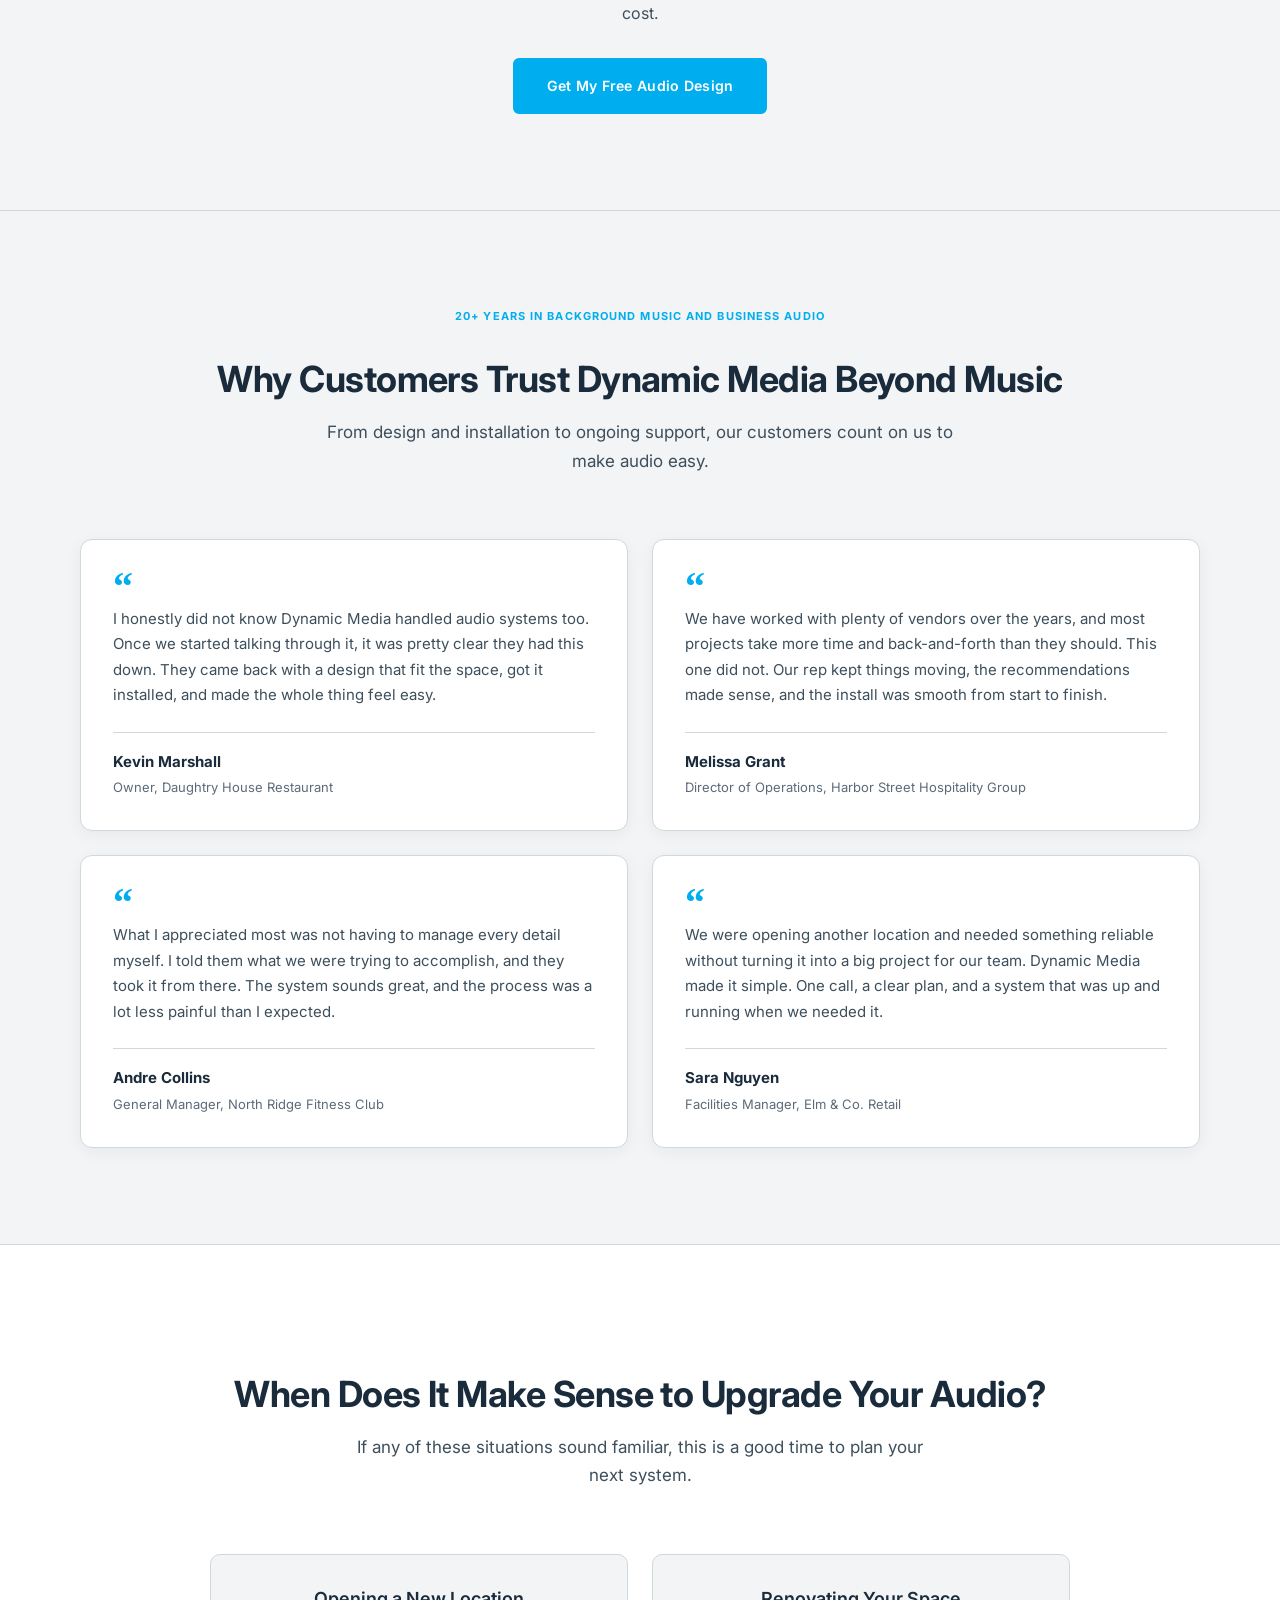
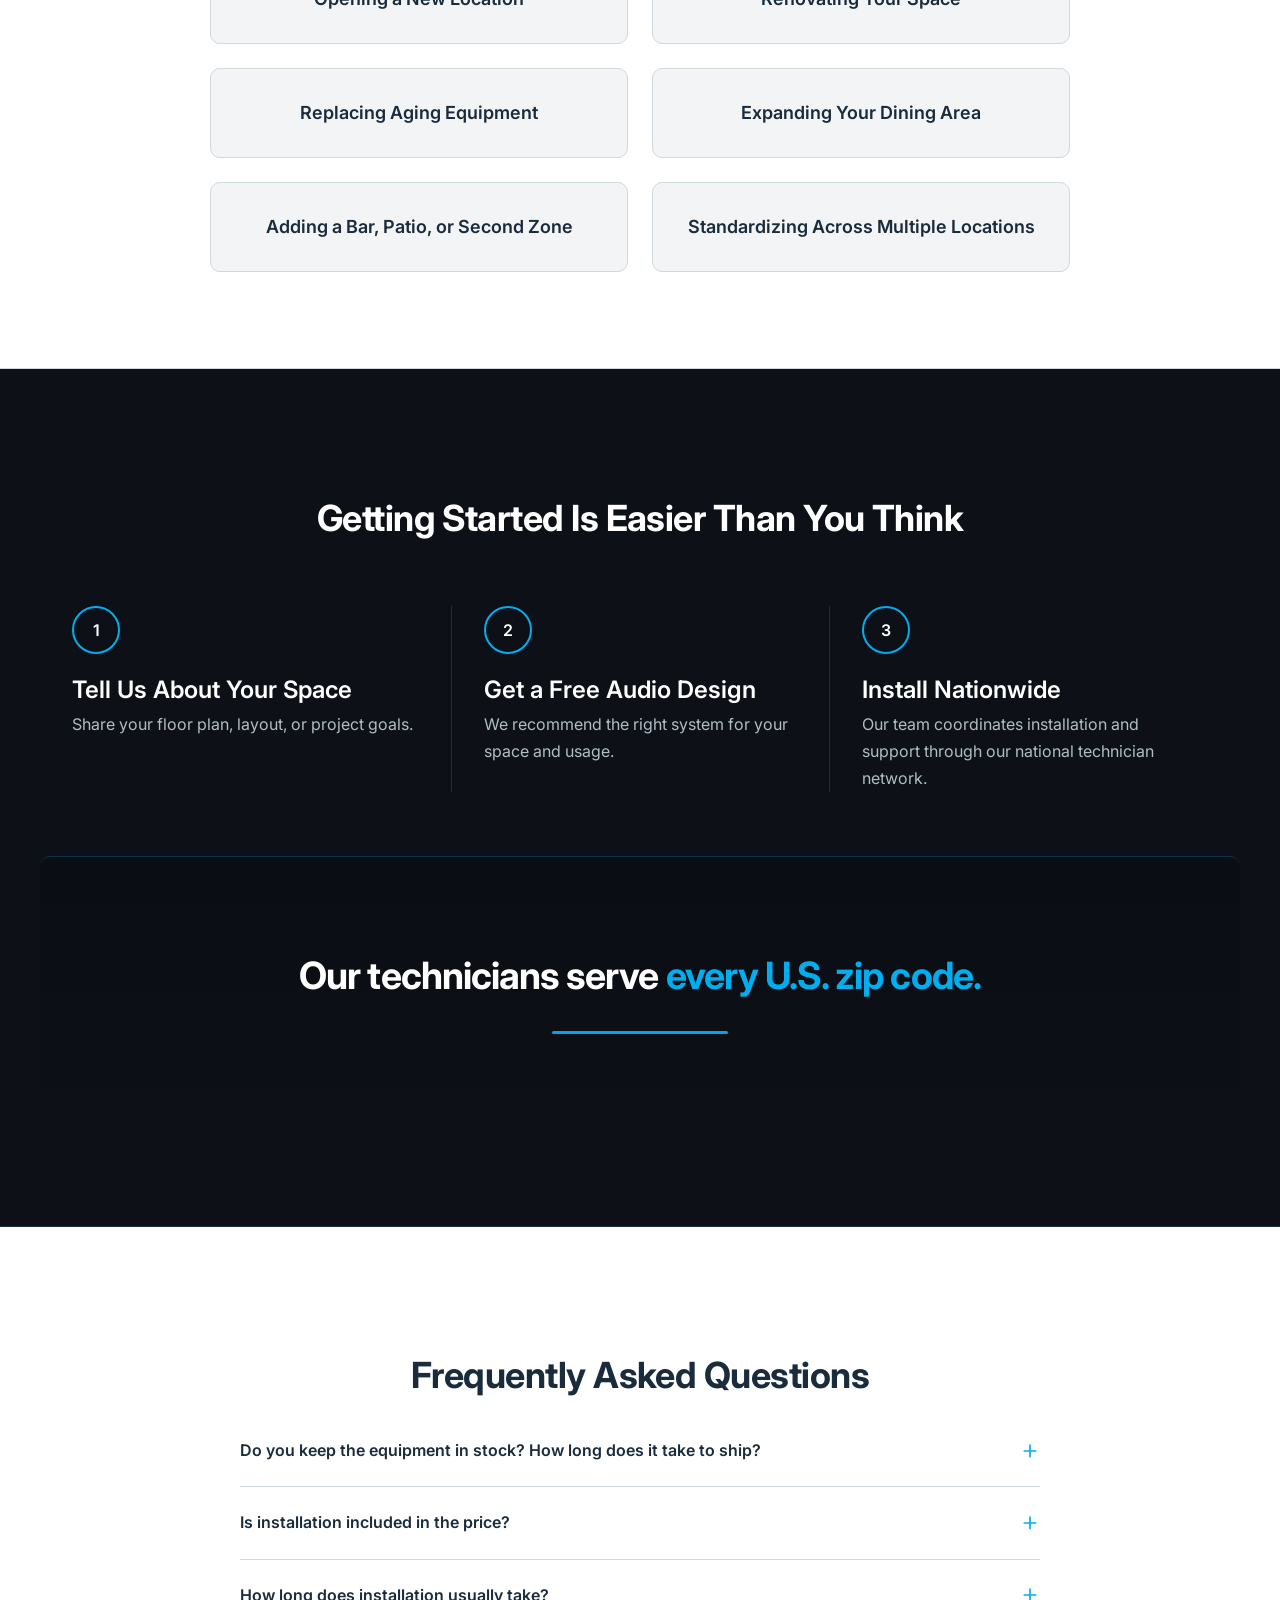
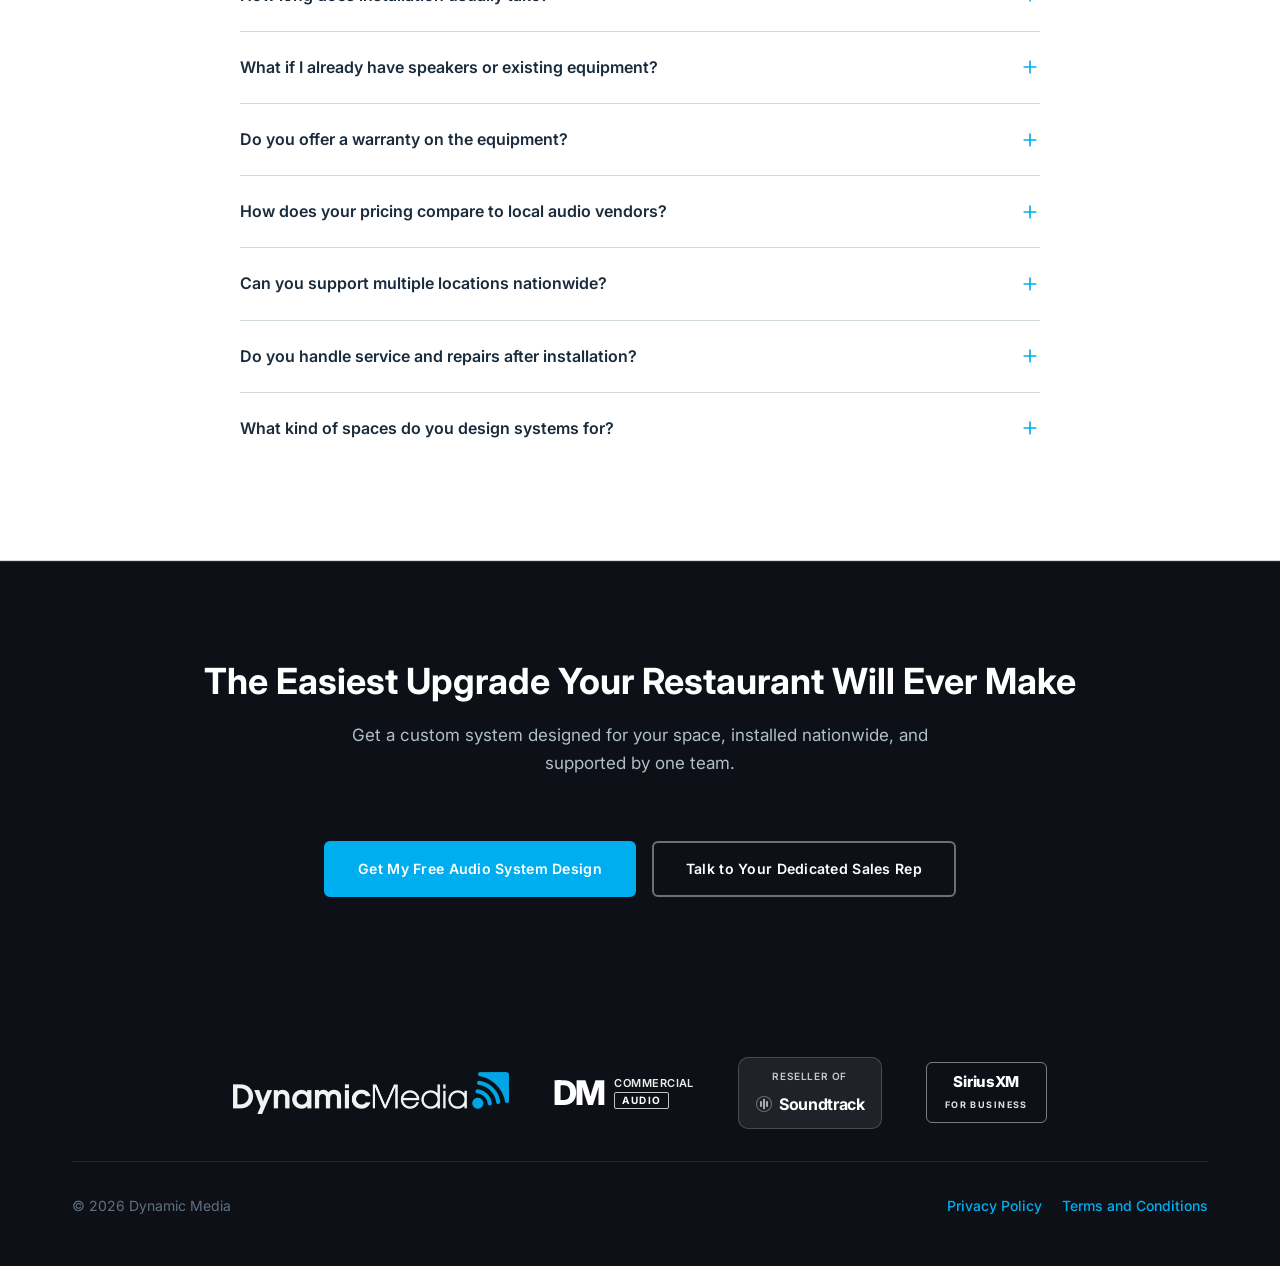
==== commit 78961f9c: "Reduce bottom padding on nationwide callout to match top Made-with: Cursor" ====
--- a/ryan-v2/index.html
+++ b/ryan-v2/index.html
@@ -569,7 +569,7 @@
       margin-top: var(--space-8);
       margin-left: calc(-1 * var(--space-4));
       margin-right: calc(-1 * var(--space-4));
-      padding: var(--space-9) var(--space-4) calc(var(--space-9) + var(--space-4));
+      padding: var(--space-9) var(--space-4) var(--space-9);
       text-align: center;
       background: linear-gradient(180deg, #0a0e14 0%, #0d1117 100%);
       border-top: 1px solid rgba(0, 174, 239, 0.22);
